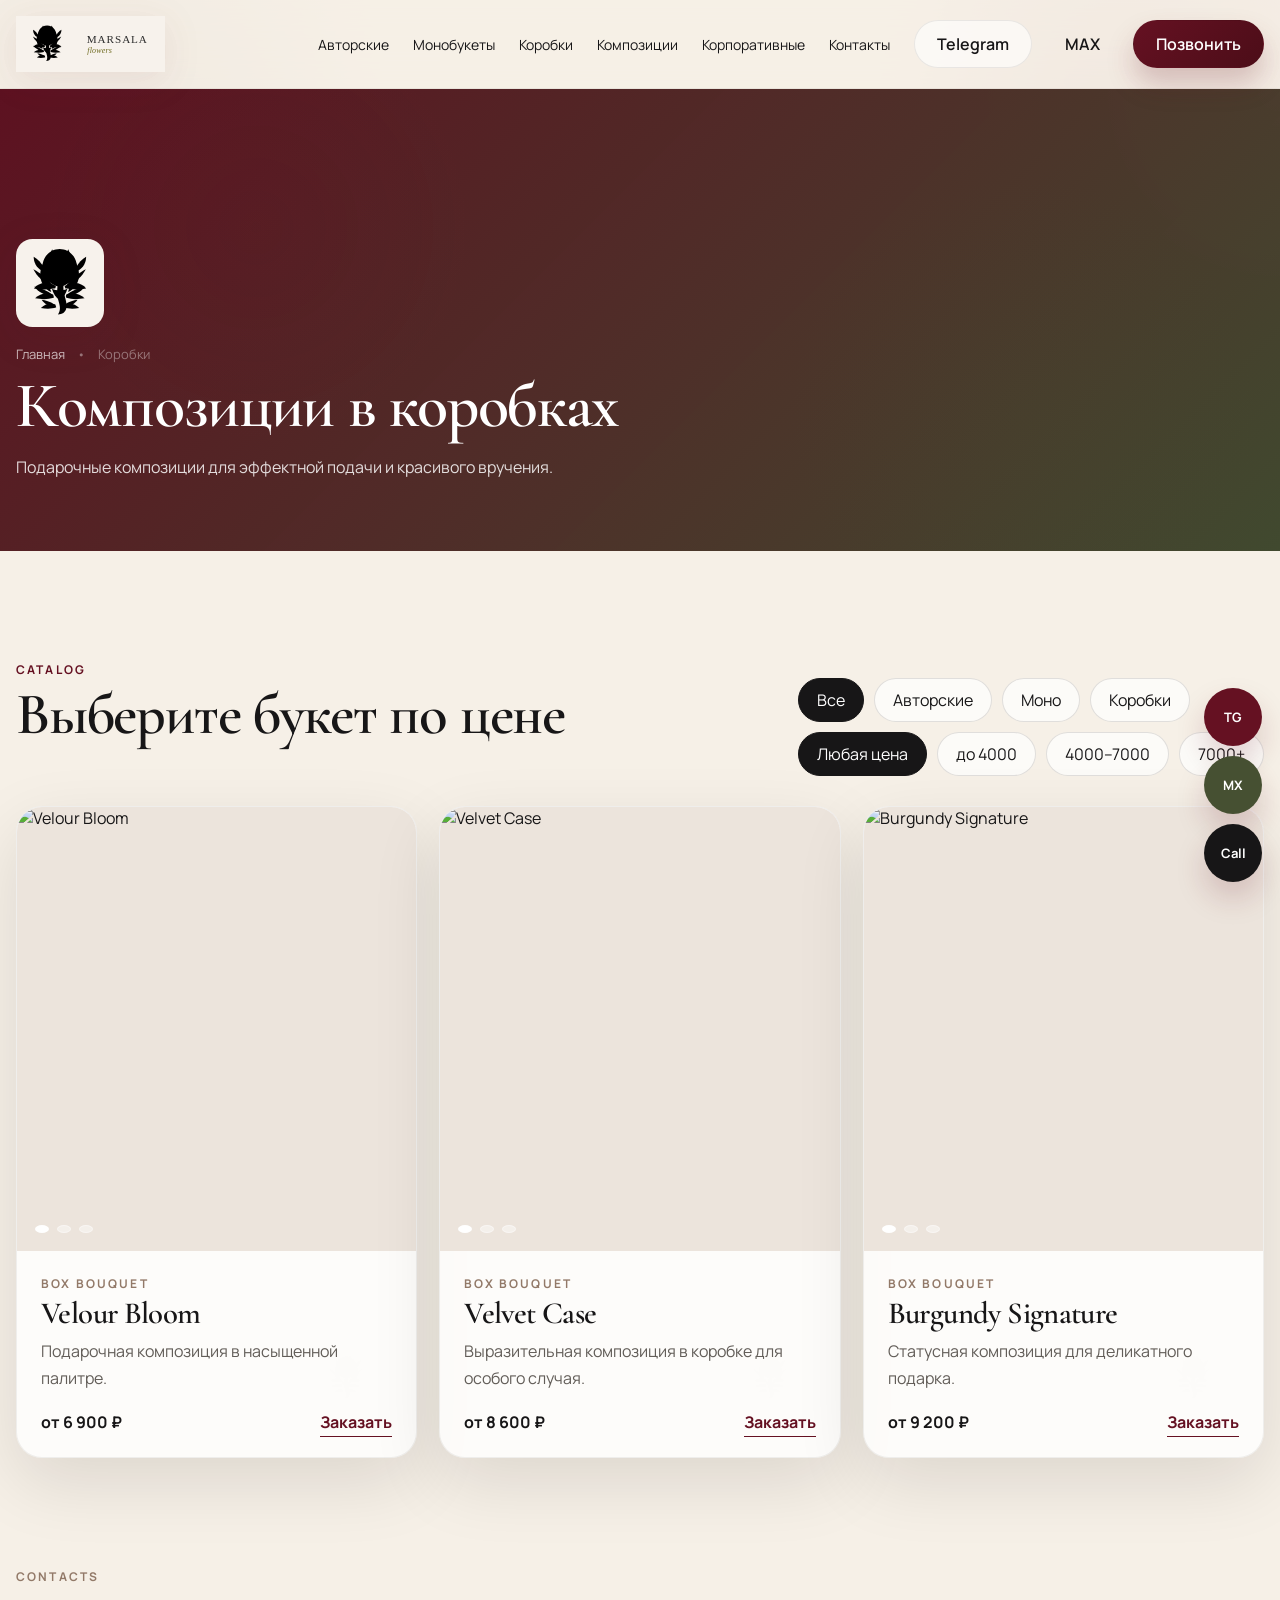
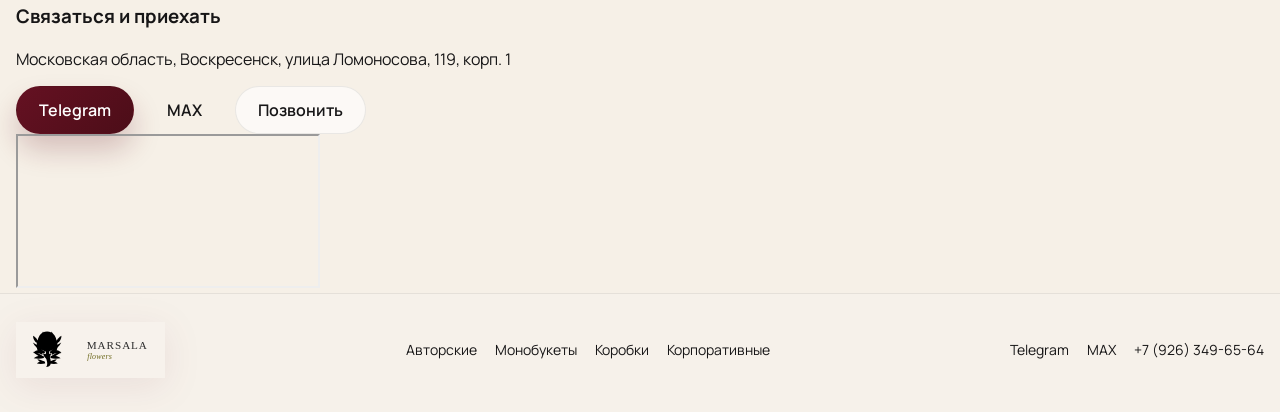
==== box-compositions.html @ 9dd84860 "v16.03" ====
<!DOCTYPE html><html lang="ru"><head><meta charset="UTF-8" /><meta name="viewport" content="width=device-width, initial-scale=1.0" /><title>Композиции в коробках — MARSALA flowers</title><meta name="description" content="Подарочные композиции для эффектной подачи и красивого вручения." /><link rel="preconnect" href="https://fonts.googleapis.com"><link rel="preconnect" href="https://fonts.gstatic.com" crossorigin><link href="https://fonts.googleapis.com/css2?family=Cormorant+Garamond:wght@500;600;700&family=Manrope:wght@400;500;600;700&display=swap" rel="stylesheet"><link rel="icon" type="image/svg+xml" href="brand/favicon.svg" />
  <link rel="stylesheet" href="style.css" /></head><body><div class="page-wrap"><header class="header" id="top"><div class="container header__inner"><a href="index.html" class="logo logo--image" aria-label="MARSALA flowers">
          <img src="brand/logo-horizontal.svg" alt="MARSALA flowers" class="logo__img" />
        </a><nav class="nav" id="nav"><a href="author-bouquets.html">Авторские</a><a href="mono-bouquets.html">Монобукеты</a><a href="box-compositions.html">Коробки</a><a href="compositions.html">Композиции</a><a href="corporate.html">Корпоративные</a><a href="index.html#contacts">Контакты</a></nav><div class="header__actions"><a href="https://t.me/marsalaflower" class="btn btn--ghost">Telegram</a><a href="https://max.ru/" class="btn btn--ghost-olive">MAX</a><a href="tel:+79263496564" class="btn btn--accent">Позвонить</a></div><button class="burger" id="burger" aria-label="Меню"><span></span><span></span><span></span></button></div></header><main><section class="page-hero"><div class="page-hero__monogram page-hero__monogram--one"></div><div class="page-hero__monogram page-hero__monogram--two"></div><div class="container reveal">
          <img src="brand/icon-only.svg" alt="MARSALA flowers" class="page-hero__brandmark" /><div class="page-hero__crumbs"><a href="index.html">Главная</a><span>•</span><span>Коробки</span></div><h1 class="page-hero__title">Композиции в коробках</h1><p class="page-hero__text">Подарочные композиции для эффектной подачи и красивого вручения.</p></div></section><section class="section catalog"><div class="container" data-filter-scope><div class="catalog-top"><div class="section-head section-head--narrow reveal"><p class="section-head__label">catalog</p><h2 class="section-head__title">Выберите букет по цене</h2></div><div class="catalog-filters reveal"><div class="chips"><button class="chip is-active" data-filter-type="all">Все</button><button class="chip" data-filter-type="author">Авторские</button><button class="chip" data-filter-type="mono">Моно</button><button class="chip" data-filter-type="box">Коробки</button></div><div class="chips"><button class="chip is-active" data-filter-price="all">Любая цена</button><button class="chip" data-filter-price="low">до 4000</button><button class="chip" data-filter-price="mid">4000–7000</button><button class="chip" data-filter-price="high">7000+</button></div></div></div><div class="category-grid"><article class="catalog-card reveal" data-category="box" data-price="6900"><div class="catalog-card__gallery"><img class="product-image active" src="https://images.unsplash.com/photo-1508610048659-a06b669e3321?auto=format&fit=crop&w=1200&q=80" alt="Velour Bloom" /><img class="product-image" src="https://images.unsplash.com/photo-1516589091380-5d8e87df6999?auto=format&fit=crop&w=1200&q=80" alt="Velour Bloom" /><img class="product-image" src="https://images.unsplash.com/photo-1518709268805-4e9042af2176?auto=format&fit=crop&w=1200&q=80" alt="Velour Bloom" /><div class="product-dots"></div></div><div class="catalog-card__body"><p class="mini-label">box bouquet</p><h3>Velour Bloom</h3><p class="catalog-card__desc">Подарочная композиция в насыщенной палитре.</p><div class="catalog-card__bottom"><span class="catalog-card__price">от 6 900 ₽</span><a href="https://t.me/marsalaflower" class="text-link">Заказать</a></div></div></article><article class="catalog-card reveal" data-category="box" data-price="8600"><div class="catalog-card__gallery"><img class="product-image active" src="https://images.unsplash.com/photo-1508610048659-a06b669e3321?auto=format&fit=crop&w=1200&q=80" alt="Velvet Case" /><img class="product-image" src="https://images.unsplash.com/photo-1516589091380-5d8e87df6999?auto=format&fit=crop&w=1200&q=80" alt="Velvet Case" /><img class="product-image" src="https://images.unsplash.com/photo-1518709268805-4e9042af2176?auto=format&fit=crop&w=1200&q=80" alt="Velvet Case" /><div class="product-dots"></div></div><div class="catalog-card__body"><p class="mini-label">box bouquet</p><h3>Velvet Case</h3><p class="catalog-card__desc">Выразительная композиция в коробке для особого случая.</p><div class="catalog-card__bottom"><span class="catalog-card__price">от 8 600 ₽</span><a href="https://t.me/marsalaflower" class="text-link">Заказать</a></div></div></article><article class="catalog-card reveal" data-category="box" data-price="9200"><div class="catalog-card__gallery"><img class="product-image active" src="https://images.unsplash.com/photo-1508610048659-a06b669e3321?auto=format&fit=crop&w=1200&q=80" alt="Burgundy Signature" /><img class="product-image" src="https://images.unsplash.com/photo-1516589091380-5d8e87df6999?auto=format&fit=crop&w=1200&q=80" alt="Burgundy Signature" /><img class="product-image" src="https://images.unsplash.com/photo-1518709268805-4e9042af2176?auto=format&fit=crop&w=1200&q=80" alt="Burgundy Signature" /><div class="product-dots"></div></div><div class="catalog-card__body"><p class="mini-label">box bouquet</p><h3>Burgundy Signature</h3><p class="catalog-card__desc">Статусная композиция для деликатного подарка.</p><div class="catalog-card__bottom"><span class="catalog-card__price">от 9 200 ₽</span><a href="https://t.me/marsalaflower" class="text-link">Заказать</a></div></div></article></div></div></section><section class="contact-strip"><div class="container contact-strip__grid"><div class="contact-strip__card reveal"><p class="mini-label">contacts</p><h3>Связаться и приехать</h3><p>Московская область, Воскресенск, улица Ломоносова, 119, корп. 1</p><div class="card-actions"><a href="https://t.me/marsalaflower" class="btn btn--accent">Telegram</a><a href="https://max.ru/" class="btn btn--ghost-olive">MAX</a><a href="tel:+79263496564" class="btn btn--ghost">Позвонить</a></div></div><div class="contact-strip__map reveal"><iframe src="https://yandex.ru/map-widget/v1/?text=%D0%9C%D0%BE%D1%81%D0%BA%D0%BE%D0%B2%D1%81%D0%BA%D0%B0%D1%8F%20%D0%BE%D0%B1%D0%BB%D0%B0%D1%81%D1%82%D1%8C%2C%20%D0%92%D0%BE%D1%81%D0%BA%D1%80%D0%B5%D1%81%D0%B5%D0%BD%D1%81%D0%BA%2C%20%D1%83%D0%BB%D0%B8%D1%86%D0%B0%20%D0%9B%D0%BE%D0%BC%D0%BE%D0%BD%D0%BE%D1%81%D0%BE%D0%B2%D0%B0%2C%20119%2C%20%D0%BA%D0%BE%D1%80%D0%BF.%201&z=17" title="Яндекс карта MARSALA flowers" loading="lazy"></iframe></div></div></section></main><footer class="footer"><div class="container footer__inner"><a href="index.html" class="logo logo--image" aria-label="MARSALA flowers">
          <img src="brand/logo-horizontal.svg" alt="MARSALA flowers" class="logo__img" />
        </a><nav class="footer__nav"><a href="author-bouquets.html">Авторские</a><a href="mono-bouquets.html">Монобукеты</a><a href="box-compositions.html">Коробки</a><a href="corporate.html">Корпоративные</a></nav><div class="footer__links"><a href="https://t.me/marsalaflower">Telegram</a><a href="https://max.ru/">MAX</a><a href="tel:+79263496564">+7 (926) 349-65-64</a></div></div></footer><div class="floating-actions"><a href="https://t.me/marsalaflower">TG</a><a href="https://max.ru/">MX</a><a href="tel:+79263496564">Call</a></div><script src="script.js"></script></div></body></html>
---- style.css ----
:root {
  --milk: #f6f0e7;
  --milk-2: #efe6dc;
  --milk-3: #faf7f2;
  --graphite: #171617;
  --graphite-soft: #625d58;
  --wine: #651122;
  --wine-dark: #4c0d18;
  --olive: #465032;
  --olive-soft: #738062;
  --taupe: #927968;
  --white: #ffffff;
  --line: rgba(23, 22, 23, 0.08);
  --line-light: rgba(255, 255, 255, 0.16);
  --shadow: 0 24px 70px rgba(16, 12, 10, 0.11);
  --radius-xl: 34px;
  --radius-lg: 26px;
  --radius-md: 20px;
  --radius-sm: 14px;
  --container: 1280px;
  --transition: 0.35s ease;
}

* { box-sizing: border-box; }
html { scroll-behavior: smooth; }
body {
  margin: 0;
  font-family: "Manrope", sans-serif;
  color: var(--graphite);
  background:
    radial-gradient(circle at top right, rgba(101, 17, 34, 0.05), transparent 15%),
    radial-gradient(circle at top left, rgba(70, 80, 50, 0.05), transparent 16%),
    var(--milk);
  overflow-x: hidden;
}
img { display: block; max-width: 100%; }
a { text-decoration: none; color: inherit; }
button, input, textarea, select { font: inherit; }
button { cursor: pointer; }
.container { width: min(var(--container), calc(100% - 32px)); margin: 0 auto; }
.page-wrap { position: relative; isolation: isolate; }

.page-wrap::before,
.page-wrap::after {
  content: "";
  position: fixed;
  inset: auto;
  pointer-events: none;
  z-index: -1;
  opacity: .26;
  width: 420px;
  height: 420px;
  background-repeat: no-repeat;
  background-size: contain;
}

.page-wrap::before {
  top: 110px;
  left: -70px;
  background-image: url("data:image/svg+xml;utf8,<svg xmlns='http://www.w3.org/2000/svg' viewBox='0 0 300 300' fill='none'><path d='M162 234c-8-28-10-55 3-82 14-30 43-52 55-81 6-16 6-36-6-49-10-11-30-16-43-7-13 9-18 26-14 40 8 28 40 43 51 69 8 18 2 42-12 55-20 18-48 18-69 9-34-14-61-48-60-86 1-30 21-58 49-68 24-9 56-1 71 20' stroke='%23651122' stroke-width='1.9' stroke-linecap='round'/><path d='M127 177c-26 3-47 20-57 44M175 139c15-10 31-18 48-16M134 101c-17-18-39-28-63-27' stroke='%23465032' stroke-width='1.5' stroke-linecap='round'/></svg>");
}

.page-wrap::after {
  right: -90px;
  bottom: 80px;
  background-image: url("data:image/svg+xml;utf8,<svg xmlns='http://www.w3.org/2000/svg' viewBox='0 0 300 300' fill='none'><path d='M124 234c18-23 30-48 29-78-2-34-23-61-28-92-2-17 2-36 16-46 12-8 32-8 43 3 12 12 13 30 5 43-15 25-50 32-68 54-13 15-15 40-4 56 15 22 42 28 65 24 37-8 70-36 77-73 6-30-8-61-33-78-21-15-54-15-74 1' stroke='%23465032' stroke-width='1.9' stroke-linecap='round'/><path d='M184 173c27-2 51 10 67 31M126 145c-13-13-28-24-45-27M173 102c11-22 30-39 55-46' stroke='%23651122' stroke-width='1.5' stroke-linecap='round'/></svg>");
}

.header {
  position: sticky;
  top: 0;
  z-index: 100;
  backdrop-filter: blur(18px);
  background: rgba(246, 240, 231, 0.76);
  border-bottom: 1px solid rgba(23,22,23,.06);
}
.header__inner {
  min-height: 88px;
  display: flex;
  align-items: center;
  gap: 24px;
}
.logo {
  display: inline-flex;
  align-items: center;
  gap: 12px;
  flex-shrink: 0;
}
.logo__seal {
  width: 50px;
  height: 50px;
  border-radius: 50%;
  display: grid;
  place-items: center;
  background: linear-gradient(135deg, var(--wine), var(--olive));
  color: var(--white);
  font-family: "Cormorant Garamond", serif;
  font-size: 22px;
  font-weight: 700;
  box-shadow: 0 16px 30px rgba(101,17,34,.18);
}
.logo__text { display: flex; flex-direction: column; line-height: 1; }
.logo__text strong { font-size: 15px; font-weight: 700; }
.logo__text small {
  margin-top: 5px;
  font-size: 11px;
  color: var(--graphite-soft);
  text-transform: uppercase;
  letter-spacing: .14em;
}
.nav {
  margin-left: auto;
  display: flex;
  align-items: center;
  gap: 24px;
}
.nav a, .footer__nav a, .footer__links a {
  position: relative;
  font-size: 14px;
  color: var(--graphite);
}
.nav a::after, .footer__nav a::after, .footer__links a::after {
  content: "";
  position: absolute;
  left: 0; bottom: -6px;
  width: 0; height: 1px;
  background: currentColor;
  transition: width var(--transition);
}
.nav a:hover::after, .footer__nav a:hover::after, .footer__links a:hover::after { width: 100%; }
.header__actions { display: flex; gap: 10px; }
.burger {
  display: none;
  width: 44px; height: 44px;
  border-radius: 12px;
  border: 1px solid var(--line);
  background: rgba(255,255,255,.6);
  flex-direction: column; justify-content: center; gap: 4px;
}
.burger span {
  width: 18px; height: 2px; border-radius: 999px;
  background: var(--graphite); display: block; margin: 0 auto;
}
.btn {
  min-height: 48px;
  padding: 0 22px;
  border-radius: 999px;
  border: 1px solid transparent;
  display: inline-flex; align-items: center; justify-content: center;
  transition: transform var(--transition), background var(--transition), box-shadow var(--transition), border-color var(--transition);
  font-weight: 600; white-space: nowrap;
}
.btn:hover { transform: translateY(-2px); }
.btn--accent {
  background: linear-gradient(135deg, var(--wine), var(--wine-dark));
  color: #fff;
  box-shadow: 0 16px 28px rgba(101,17,34,.22);
}
.btn--ghost {
  background: rgba(255,255,255,.62);
  border-color: rgba(23,22,23,.08);
  color: var(--graphite);
}
.btn--glass {
  color: #fff;
  background: rgba(255,255,255,.08);
  border-color: rgba(255,255,255,.16);
  backdrop-filter: blur(10px);
}
.btn--outline {
  background: transparent;
  border-color: rgba(23,22,23,.14);
}
.btn--outline-light {
  background: transparent;
  color: #fff;
  border-color: rgba(255,255,255,.24);
}
.btn--light-solid { background: #fff; color: var(--wine); }
.btn--small { min-height: 40px; padding: 0 16px; font-size: 14px; }
.btn--full { width: 100%; }

.hero {
  position: relative;
  min-height: 100vh;
  display: flex;
  align-items: center;
  color: #fff;
  overflow: hidden;
}
.hero__media { position: absolute; inset: 0; }
.hero__media img {
  width: 100%; height: 100%; object-fit: cover;
  filter: saturate(.95) contrast(1.05);
}
.hero__overlay {
  position: absolute; inset: 0;
  background:
    linear-gradient(100deg, rgba(14,11,12,.88) 0%, rgba(14,11,12,.6) 42%, rgba(14,11,12,.26) 100%),
    linear-gradient(180deg, rgba(101,17,34,.16), rgba(0,0,0,.36));
}
.hero__monogram {
  position: absolute;
  width: 380px; height: 380px;
  opacity: .28;
  background-repeat: no-repeat;
  background-size: contain;
  mix-blend-mode: screen;
}
.hero__monogram--left {
  left: -20px; bottom: 24px;
  background-image: url("data:image/svg+xml;utf8,<svg xmlns='http://www.w3.org/2000/svg' viewBox='0 0 300 300' fill='none'><path d='M162 234c-8-28-10-55 3-82 14-30 43-52 55-81 6-16 6-36-6-49-10-11-30-16-43-7-13 9-18 26-14 40 8 28 40 43 51 69 8 18 2 42-12 55-20 18-48 18-69 9-34-14-61-48-60-86 1-30 21-58 49-68 24-9 56-1 71 20' stroke='white' stroke-width='2.2' stroke-linecap='round'/><path d='M127 177c-26 3-47 20-57 44M175 139c15-10 31-18 48-16M134 101c-17-18-39-28-63-27' stroke='white' stroke-width='1.7' stroke-linecap='round'/></svg>");
}
.hero__monogram--right {
  right: -20px; top: 100px;
  background-image: url("data:image/svg+xml;utf8,<svg xmlns='http://www.w3.org/2000/svg' viewBox='0 0 300 300' fill='none'><path d='M124 234c18-23 30-48 29-78-2-34-23-61-28-92-2-17 2-36 16-46 12-8 32-8 43 3 12 12 13 30 5 43-15 25-50 32-68 54-13 15-15 40-4 56 15 22 42 28 65 24 37-8 70-36 77-73 6-30-8-61-33-78-21-15-54-15-74 1' stroke='white' stroke-width='2.2' stroke-linecap='round'/><path d='M184 173c27-2 51 10 67 31M126 145c-13-13-28-24-45-27M173 102c11-22 30-39 55-46' stroke='white' stroke-width='1.7' stroke-linecap='round'/></svg>");
}
.hero__content {
  position: relative; z-index: 2;
  padding: 132px 0 90px;
  max-width: 900px;
}
.hero__eyebrow, .section-head__label, .mini-label {
  text-transform: uppercase; letter-spacing: .18em; font-size: 12px; font-weight: 700;
}
.hero__eyebrow { margin: 0 0 16px; color: rgba(255,255,255,.82); }
.hero__title, .section-head__title, .signature-card h3, .catalog-card h3, .contact-card h3, .map-card__inner h3, .page-hero__title {
  font-family: "Cormorant Garamond", serif;
  line-height: .92; letter-spacing: -.02em; margin: 0; font-weight: 600;
}
.hero__title { font-size: clamp(4rem, 8vw, 7.6rem); max-width: 760px; }
.hero__title span { display: block; margin-top: 16px; font-size: .42em; line-height: 1.08; color: rgba(255,255,255,.92); }
.hero__text, .section-head__text, .signature-card__desc, .catalog-card__desc, .corporate__text, .review-card p, .map-card__inner p, .contacts-list li, .contact-card label span, .page-hero__text {
  color: var(--graphite-soft); line-height: 1.7;
}
.hero__text { margin: 26px 0 0; max-width: 620px; color: rgba(255,255,255,.85); font-size: 17px; }
.hero__actions { display: flex; flex-wrap: wrap; gap: 12px; margin-top: 30px; }
.hero__meta { margin-top: 34px; display: grid; grid-template-columns: repeat(3, 1fr); gap: 14px; }
.hero-meta-card {
  padding: 18px;
  border-radius: var(--radius-md);
  background: rgba(255,255,255,.08);
  border: 1px solid rgba(255,255,255,.14);
  backdrop-filter: blur(14px);
}
.hero-meta-card span {
  display: block; margin-bottom: 8px;
  color: rgba(255,255,255,.68);
  text-transform: uppercase; letter-spacing: .14em; font-size: 11px;
}
.hero-meta-card strong { font-size: 15px; line-height: 1.45; font-weight: 600; }

.page-hero {
  position: relative;
  padding: 150px 0 70px;
  overflow: hidden;
  background:
    linear-gradient(135deg, rgba(101,17,34,.9), rgba(70,80,50,.88)),
    radial-gradient(circle at right top, rgba(255,255,255,.08), transparent 22%),
    var(--graphite);
  color: #fff;
}
.page-hero__title { font-size: clamp(3rem, 5vw, 5.3rem); max-width: 840px; }
.page-hero__text { margin: 18px 0 0; max-width: 700px; color: rgba(255,255,255,.84); }
.page-hero__crumbs {
  display: flex; gap: 12px; flex-wrap: wrap; align-items: center;
  margin-bottom: 14px; color: rgba(255,255,255,.7); font-size: 13px;
}
.page-hero__crumbs span { opacity: .55; }

.section { position: relative; z-index: 1; padding: 110px 0; }
.section-head { margin-bottom: 34px; max-width: 760px; }
.section-head--narrow { max-width: 560px; }
.section-head__label { margin: 0 0 10px; color: var(--wine); }
.section-head__label--light { color: rgba(255,255,255,.8); }
.section-head__title { font-size: clamp(2.6rem, 4.6vw, 4.8rem); color: var(--graphite); }
.section-head__title--light { color: #fff; }
.section-head__text { margin: 14px 0 0; max-width: 620px; }

.signature { background: linear-gradient(180deg, #fffaf4 0%, #efe5d8 100%); }
.signature-grid { display: grid; grid-template-columns: 1.35fr .85fr .85fr; gap: 22px; align-items: stretch; }
.signature-card, .catalog-card, .review-card, .contact-card, .map-card__inner {
  background: rgba(255,255,255,.78); border: 1px solid rgba(23,22,23,.06); box-shadow: var(--shadow); overflow: hidden;
}
.signature-card, .catalog-card, .review-card, .contact-card { border-radius: var(--radius-lg); }
.signature-card, .catalog-card { transition: transform var(--transition), box-shadow var(--transition); }
.signature-card:hover, .catalog-card:hover { transform: translateY(-6px); box-shadow: 0 28px 80px rgba(16,12,10,.14); }
.signature-card__gallery, .catalog-card__gallery { position: relative; overflow: hidden; background: #ece4dc; }
.signature-card__gallery { aspect-ratio: 1 / 1.08; }
.catalog-card__gallery { aspect-ratio: .9 / 1; }
.product-image {
  position: absolute; inset: 0; width: 100%; height: 100%; object-fit: cover;
  opacity: 0; transition: opacity var(--transition), transform .8s ease;
}
.product-image.active { opacity: 1; }
.signature-card:hover .product-image.active, .catalog-card:hover .product-image.active { transform: scale(1.05); }
.product-dots { position: absolute; left: 18px; bottom: 18px; z-index: 2; display: flex; gap: 8px; }
.product-dot { width: 8px; height: 8px; border-radius: 50%; background: rgba(255,255,255,.44); border: 1px solid rgba(255,255,255,.38); }
.product-dot.active { background: #fff; }
.signature-card__content, .catalog-card__body, .review-card, .contact-card, .map-card__inner { padding: 24px; }
.mini-label { margin: 0 0 8px; color: var(--taupe); }
.signature-card h3 { font-size: clamp(2rem, 3vw, 3.7rem); }
.signature-card__desc { margin: 14px 0 0; max-width: 560px; }
.signature-card__bottom, .catalog-card__bottom { margin-top: 18px; display: flex; justify-content: space-between; gap: 14px; align-items: center; flex-wrap: wrap; }
.signature-card__price, .catalog-card__price { font-weight: 700; color: var(--graphite); }
.card-actions { display: flex; gap: 10px; flex-wrap: wrap; }

.mood-band { padding: 28px 0; background: linear-gradient(135deg, var(--wine), var(--olive)); color: rgba(255,255,255,.86); }
.mood-band__inner { display: flex; align-items: center; justify-content: center; gap: 18px; flex-wrap: wrap; }
.mood-band__inner p { margin: 0; text-transform: uppercase; letter-spacing: .18em; font-size: 12px; font-weight: 700; }
.mood-band__inner span { width: 26px; height: 1px; background: rgba(255,255,255,.32); }

.catalog { background: var(--milk); }
.catalog-top { display: flex; justify-content: space-between; gap: 30px; align-items: end; margin-bottom: 30px; flex-wrap: wrap; }
.catalog-filters { display: flex; flex-direction: column; gap: 10px; }
.chips { display: flex; gap: 10px; flex-wrap: wrap; }
.chip {
  min-height: 44px; padding: 0 18px; border-radius: 999px;
  border: 1px solid rgba(23,22,23,.12); background: rgba(255,255,255,.7); color: var(--graphite);
  transition: var(--transition);
}
.chip.is-active, .chip:hover { background: var(--graphite); border-color: var(--graphite); color: #fff; }
.catalog-grid, .category-grid { display: grid; grid-template-columns: repeat(3, 1fr); gap: 22px; }
.catalog-card h3 { font-size: clamp(1.8rem, 2.4vw, 3rem); }
.catalog-card__desc { margin: 10px 0 0; }
.text-link { position: relative; font-weight: 700; color: var(--wine); }
.text-link::after { content: ""; position: absolute; left: 0; bottom: -4px; width: 100%; height: 1px; background: currentColor; }

.category-links { display: grid; grid-template-columns: repeat(4, 1fr); gap: 18px; }
.category-link {
  min-height: 140px; border-radius: var(--radius-lg); padding: 22px;
  display: flex; flex-direction: column; justify-content: flex-end;
  background:
    linear-gradient(135deg, rgba(101,17,34,.12), rgba(70,80,50,.12)),
    rgba(255,255,255,.76);
  border: 1px solid rgba(23,22,23,.06);
  box-shadow: 0 12px 30px rgba(16,12,10,.05);
  transition: transform var(--transition), box-shadow var(--transition);
}
.category-link:hover { transform: translateY(-5px); box-shadow: var(--shadow); }
.category-link h3 { margin: 0 0 8px; font-family: "Cormorant Garamond", serif; font-size: 2rem; }
.category-link p { margin: 0; color: var(--graphite-soft); font-size: 14px; }

.corporate {
  background: linear-gradient(135deg, rgba(77,13,26,1), rgba(67,72,44,1) 58%, rgba(93,105,46,1));
  color: #fff;
}
.corporate__grid { display: grid; grid-template-columns: 1fr 1fr; gap: 34px; align-items: center; }
.corporate__text { color: rgba(255,255,255,.82); margin: 0 0 18px; }
.corporate__list { list-style: none; margin: 0; padding: 0; display: grid; gap: 12px; }
.corporate__list li { position: relative; padding-left: 22px; color: rgba(255,255,255,.88); }
.corporate__list li::before { content: ""; position: absolute; left: 0; top: .66em; width: 8px; height: 8px; border-radius: 50%; background: #fff; }
.corporate__actions { margin-top: 28px; display: flex; gap: 12px; flex-wrap: wrap; }
.corporate__visual {
  position: relative; min-height: 560px; border-radius: var(--radius-xl); overflow: hidden;
  box-shadow: 0 24px 80px rgba(0,0,0,.2);
}
.corporate__visual img { width: 100%; height: 100%; object-fit: cover; }
.corporate__visual::after {
  content: ""; position: absolute; inset: 0;
  background: linear-gradient(180deg, rgba(0,0,0,.08), rgba(0,0,0,.44));
}
.corporate__visual-card {
  position: absolute; top: 24px; left: 24px; z-index: 2; max-width: 340px; padding: 22px;
  border-radius: var(--radius-md); background: rgba(255,255,255,.1); border: 1px solid rgba(255,255,255,.16); backdrop-filter: blur(12px);
}
.corporate__visual-card span { display: block; margin-bottom: 10px; color: rgba(255,255,255,.72); text-transform: uppercase; letter-spacing: .14em; font-size: 11px; }
.corporate__visual-card strong { line-height: 1.45; font-size: 18px; }

.reviews { background: linear-gradient(180deg, var(--milk) 0%, #fbf8f4 100%); }
.reviews-layout { display: grid; grid-template-columns: .9fr 1.1fr; gap: 22px; }
.reviews-cards { display: grid; gap: 22px; }
.review-card p { margin: 0 0 14px; }
.review-card strong { color: var(--taupe); font-size: 14px; }
.map-card__inner {
  min-height: 100%; border-radius: var(--radius-lg);
  background:
    radial-gradient(circle at top right, rgba(101,17,34,.08), transparent 24%),
    radial-gradient(circle at bottom left, rgba(70,80,50,.08), transparent 24%),
    rgba(255,255,255,.82);
}
.map-card__inner span { display: block; margin-bottom: 10px; color: var(--taupe); text-transform: uppercase; letter-spacing: .16em; font-size: 11px; }
.map-card__inner h3 { font-size: clamp(2rem, 3vw, 3.2rem); max-width: 520px; }
.map-card__inner p { max-width: 520px; margin: 14px 0 22px; }

.contacts { background: var(--milk); }
.contacts__grid { display: grid; grid-template-columns: .95fr 1.05fr; gap: 22px; align-items: stretch; }
.contacts-list { list-style: none; margin: 0 0 26px; padding: 0; display: grid; gap: 12px; }
.contacts__actions { display: flex; gap: 12px; flex-wrap: wrap; }
.contact-card { background: linear-gradient(180deg, rgba(255,255,255,.86), rgba(255,255,255,.78)); border: 1px solid rgba(23,22,23,.08); }
.contact-card h3 { font-size: clamp(2rem, 3vw, 3.2rem); margin-bottom: 18px; }
.contact-card label { display: grid; gap: 8px; margin-bottom: 14px; }
.contact-card input, .contact-card textarea, .contact-card select {
  width: 100%; border-radius: 16px; border: 1px solid rgba(23,22,23,.1);
  background: rgba(255,255,255,.84); padding: 14px 16px; outline: none;
  transition: border-color var(--transition), box-shadow var(--transition);
}
.contact-card input:focus, .contact-card textarea:focus, .contact-card select:focus {
  border-color: rgba(101,17,34,.34); box-shadow: 0 0 0 4px rgba(101,17,34,.06);
}

.footer { padding: 28px 0 34px; border-top: 1px solid rgba(23,22,23,.08); background: rgba(247,242,236,.8); }
.footer__inner { display: flex; justify-content: space-between; align-items: center; gap: 24px; flex-wrap: wrap; }
.footer__nav, .footer__links { display: flex; gap: 18px; flex-wrap: wrap; }

.floating-actions {
  position: fixed; right: 18px; bottom: 18px; z-index: 120;
  display: flex; flex-direction: column; gap: 10px;
}
.floating-actions a {
  width: 58px; height: 58px; border-radius: 50%; display: grid; place-items: center;
  color: #fff; font-size: 13px; font-weight: 700; transition: var(--transition);
  box-shadow: 0 16px 30px rgba(101,17,34,.18);
}
.floating-actions a:nth-child(1) { background: var(--wine); }
.floating-actions a:nth-child(2) { background: var(--olive); }
.floating-actions a:nth-child(3) { background: var(--graphite); }
.floating-actions a:hover { transform: translateY(-3px); }

.reveal { opacity: 0; transform: translateY(34px); transition: opacity .9s ease, transform .9s ease; }
.reveal.is-visible { opacity: 1; transform: translateY(0); }

@media (max-width: 1100px) {
  .hero__meta, .signature-grid, .catalog-grid, .category-grid, .corporate__grid, .reviews-layout, .contacts__grid, .category-links {
    grid-template-columns: 1fr;
  }
  .catalog-top { align-items: start; }
}

@media (max-width: 860px) {
  .nav, .header__actions { display: none; }
  .burger { display: flex; margin-left: auto; }
  .nav.is-open {
    display: flex; position: absolute; top: 84px; left: 16px; right: 16px; padding: 18px;
    border-radius: 20px; background: rgba(247,242,236,.98); border: 1px solid rgba(23,22,23,.06);
    box-shadow: var(--shadow); flex-direction: column; align-items: flex-start; gap: 14px;
  }
  .hero { min-height: auto; }
  .hero__content { padding: 120px 0 84px; }
  .hero__actions, .contacts__actions, .corporate__actions { flex-direction: column; align-items: stretch; }
  .btn { width: 100%; }
  .section { padding: 86px 0; }
  .corporate__visual { min-height: 420px; }
}

@media (max-width: 560px) {
  .container { width: min(var(--container), calc(100% - 20px)); }
  .hero__title, .page-hero__title { font-size: 3.3rem; }
  .section-head__title, .signature-card h3, .catalog-card h3, .contact-card h3, .map-card__inner h3 {
    font-size: 2.5rem;
  }
  .signature-card__content, .catalog-card__body, .review-card, .contact-card, .map-card__inner { padding: 20px; }
  .floating-actions a { width: 52px; height: 52px; font-size: 12px; }
}


.logo--image{gap:0}
.logo__img{
  display:block;
  height:56px;
  width:auto;
  filter: drop-shadow(0 8px 18px rgba(100,17,34,.08));
}
.logo__img--footer{height:52px}
.hero-brandmark{
  width:min(300px,58vw);
  height:auto;
  margin:0 0 24px;
  filter: drop-shadow(0 14px 28px rgba(0,0,0,.20));
}
.hero__watermark{
  position:absolute;
  right:5%;
  bottom:8%;
  width:min(34vw,460px);
  aspect-ratio:1;
  background:url("brand/watermark.svg") center/contain no-repeat;
  opacity:.42;
  mix-blend-mode:screen;
}
.page-hero{position:relative;overflow:hidden}
.page-hero::before{
  content:"";
  position:absolute;
  inset:0;
  background:
    radial-gradient(circle at 20% 30%, rgba(101,17,34,.08), transparent 20%),
    radial-gradient(circle at 80% 70%, rgba(70,80,50,.10), transparent 22%);
  pointer-events:none;
}
.page-hero__brandmark{
  width:88px;
  height:auto;
  margin-bottom:18px;
  filter: drop-shadow(0 10px 20px rgba(100,17,34,.08));
}
.signature-card,
.catalog-card{position:relative}
.signature-card::after,
.catalog-card::after{
  content:"";
  position:absolute;
  right:10px;
  bottom:10px;
  width:120px;
  height:120px;
  background:url("brand/watermark.svg") center/contain no-repeat;
  opacity:.08;
  pointer-events:none;
}
.page-wrap::before{
  background-image:url("brand/pattern-monograms.svg");
  width:560px;
  height:560px;
  opacity:.18;
  left:-120px;
  top:80px;
}
.page-wrap::after{
  background-image:url("brand/pattern-monograms.svg");
  width:520px;
  height:520px;
  opacity:.14;
  right:-120px;
  bottom:20px;
  transform:scaleX(-1) rotate(8deg);
}
body::before{
  content:"";
  position:fixed;
  inset:0;
  pointer-events:none;
  z-index:-2;
  background:
    radial-gradient(circle at 12% 18%, rgba(70,80,50,.10), transparent 18%),
    radial-gradient(circle at 86% 12%, rgba(101,17,34,.10), transparent 16%),
    radial-gradient(circle at 78% 82%, rgba(70,80,50,.08), transparent 16%);
}
@media (max-width:860px){
  .logo__img{height:48px}
  .hero-brandmark{width:min(220px,62vw)}
  .hero__watermark{width:min(56vw,280px);right:2%;bottom:4%;opacity:.28}
  .page-wrap::before,.page-wrap::after{width:340px;height:340px;opacity:.12}
}

.contacts-grid{
display:grid;
grid-template-columns: 1fr 1.4fr;
gap:60px;
align-items:center;
margin-top:40px;
}

.contacts-info h3{
font-family:"Cormorant Garamond", serif;
font-size:34px;
margin-bottom:20px;
}

.contacts-info p{
margin-bottom:16px;
color:var(--graphite-soft);
line-height:1.6;
}

.contacts-buttons{
display:flex;
gap:16px;
margin-top:20px;
}

.contacts-map iframe{
width:100%;
height:420px;
border:0;
border-radius:24px;
box-shadow:var(--shadow);
}

@media (max-width:900px){

.contacts-grid{
grid-template-columns:1fr;
}

.contacts-map iframe{
height:360px;
}

}
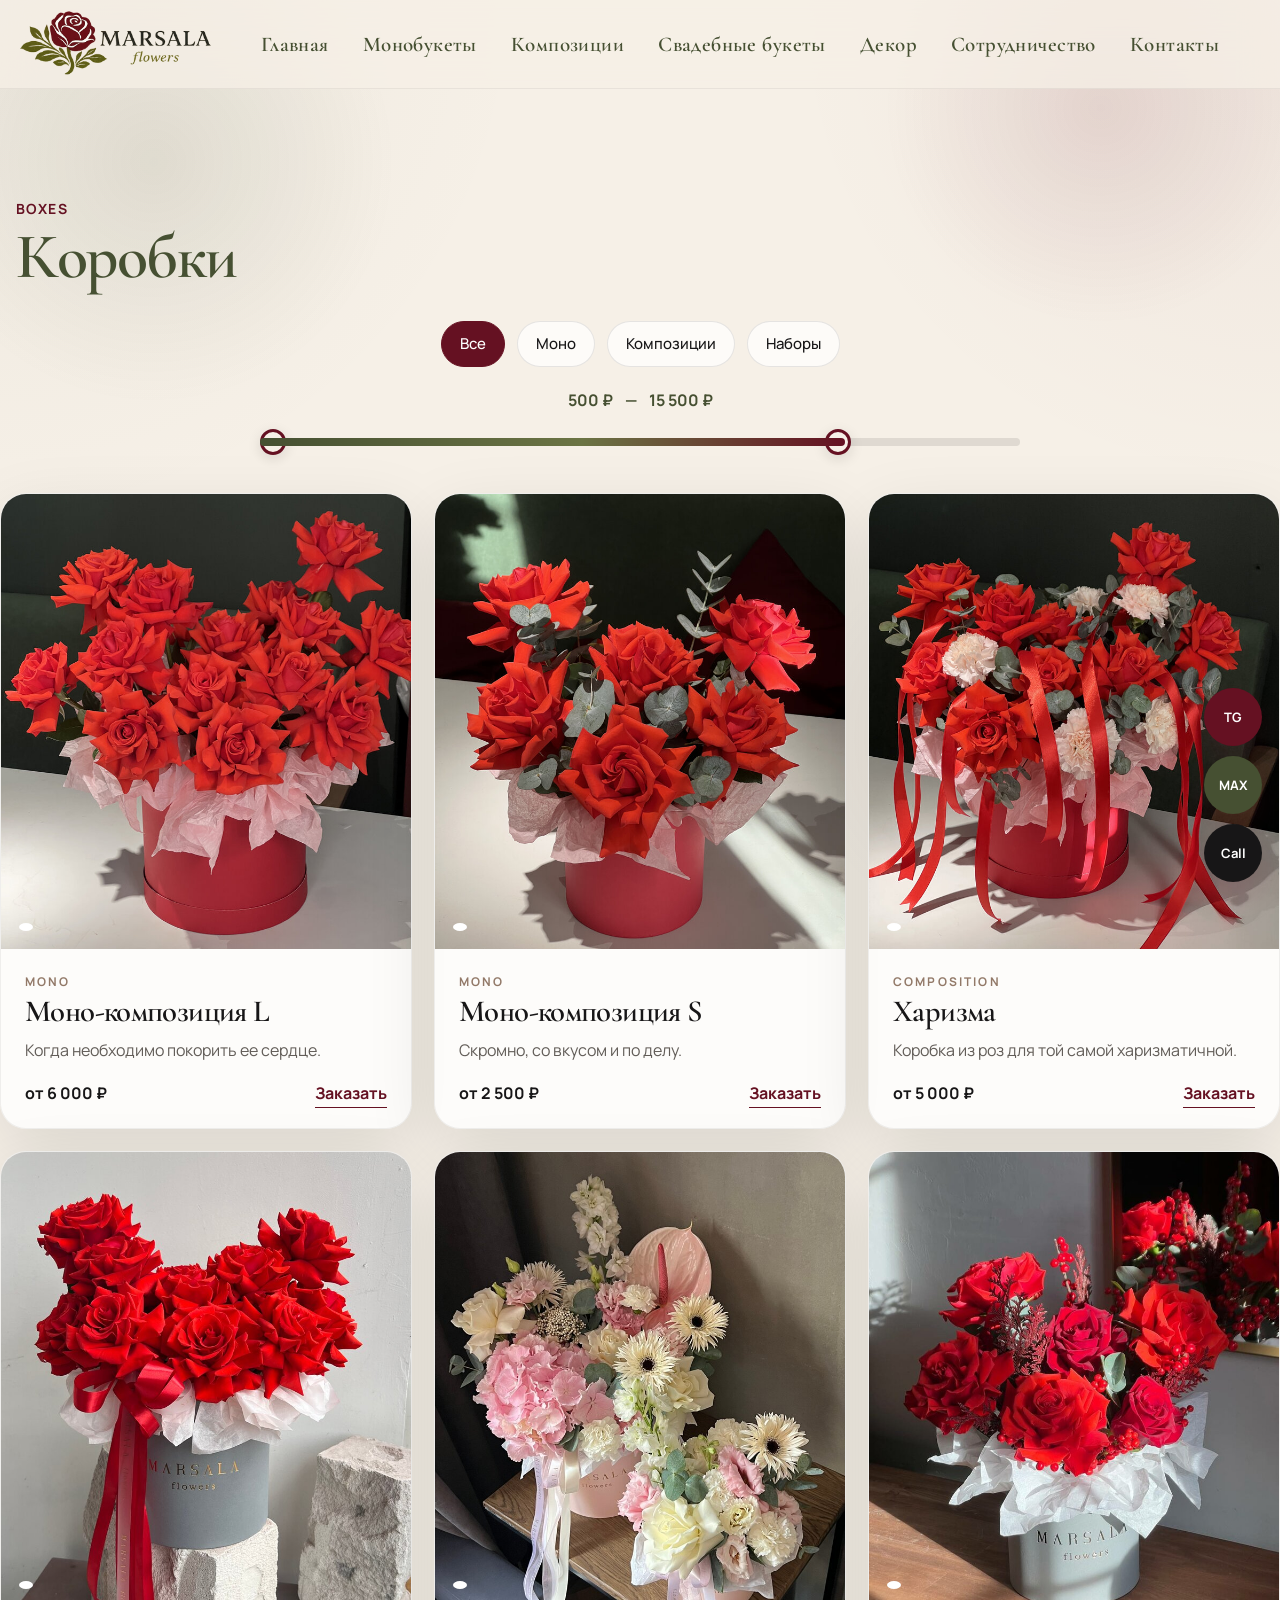
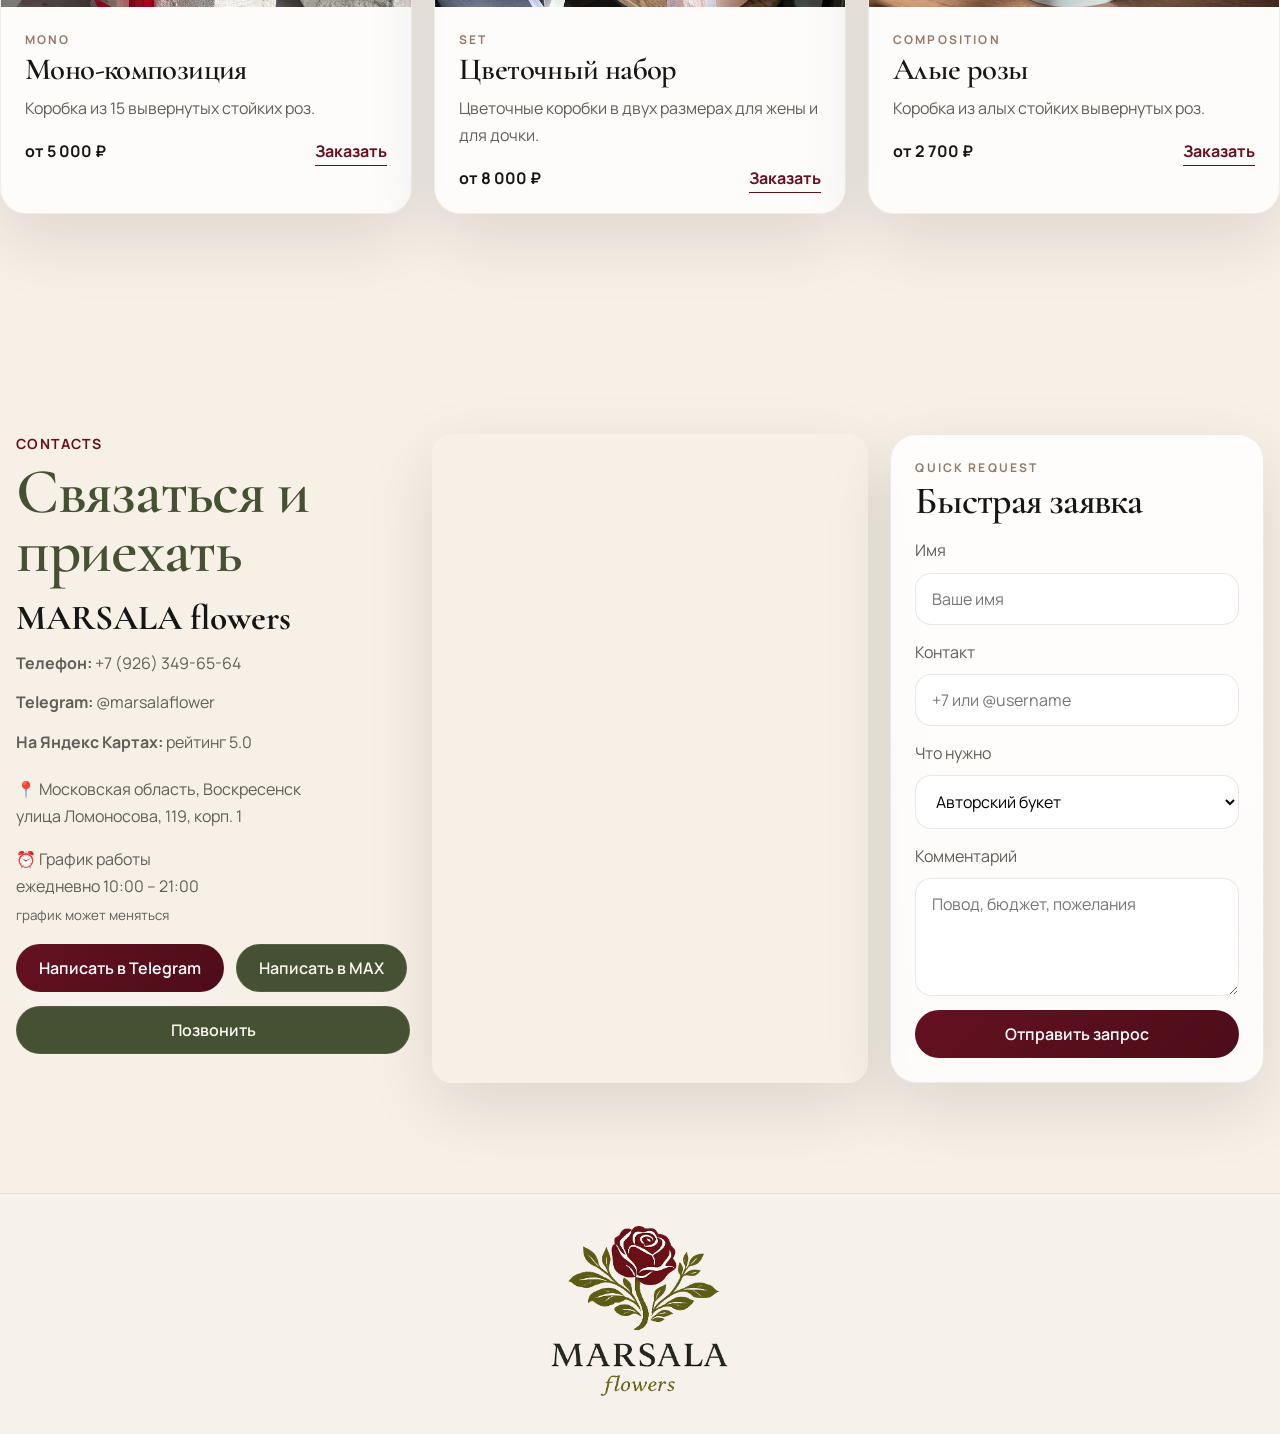
==== commit 562ccc82: "pre-final var" ====
--- a/box-compositions.html
+++ b/box-compositions.html
@@ -1,7 +1,255 @@
-<!DOCTYPE html><html lang="ru"><head><meta charset="UTF-8" /><meta name="viewport" content="width=device-width, initial-scale=1.0" /><title>Композиции в коробках — MARSALA flowers</title><meta name="description" content="Подарочные композиции для эффектной подачи и красивого вручения." /><link rel="preconnect" href="https://fonts.googleapis.com"><link rel="preconnect" href="https://fonts.gstatic.com" crossorigin><link href="https://fonts.googleapis.com/css2?family=Cormorant+Garamond:wght@500;600;700&family=Manrope:wght@400;500;600;700&display=swap" rel="stylesheet"><link rel="icon" type="image/svg+xml" href="brand/favicon.svg" />
-  <link rel="stylesheet" href="style.css" /></head><body><div class="page-wrap"><header class="header" id="top"><div class="container header__inner"><a href="index.html" class="logo logo--image" aria-label="MARSALA flowers">
-          <img src="brand/logo-horizontal.svg" alt="MARSALA flowers" class="logo__img" />
-        </a><nav class="nav" id="nav"><a href="author-bouquets.html">Авторские</a><a href="mono-bouquets.html">Монобукеты</a><a href="box-compositions.html">Коробки</a><a href="compositions.html">Композиции</a><a href="corporate.html">Корпоративные</a><a href="index.html#contacts">Контакты</a></nav><div class="header__actions"><a href="https://t.me/marsalaflower" class="btn btn--ghost">Telegram</a><a href="https://max.ru/" class="btn btn--ghost-olive">MAX</a><a href="tel:+79263496564" class="btn btn--accent">Позвонить</a></div><button class="burger" id="burger" aria-label="Меню"><span></span><span></span><span></span></button></div></header><main><section class="page-hero"><div class="page-hero__monogram page-hero__monogram--one"></div><div class="page-hero__monogram page-hero__monogram--two"></div><div class="container reveal">
-          <img src="brand/icon-only.svg" alt="MARSALA flowers" class="page-hero__brandmark" /><div class="page-hero__crumbs"><a href="index.html">Главная</a><span>•</span><span>Коробки</span></div><h1 class="page-hero__title">Композиции в коробках</h1><p class="page-hero__text">Подарочные композиции для эффектной подачи и красивого вручения.</p></div></section><section class="section catalog"><div class="container" data-filter-scope><div class="catalog-top"><div class="section-head section-head--narrow reveal"><p class="section-head__label">catalog</p><h2 class="section-head__title">Выберите букет по цене</h2></div><div class="catalog-filters reveal"><div class="chips"><button class="chip is-active" data-filter-type="all">Все</button><button class="chip" data-filter-type="author">Авторские</button><button class="chip" data-filter-type="mono">Моно</button><button class="chip" data-filter-type="box">Коробки</button></div><div class="chips"><button class="chip is-active" data-filter-price="all">Любая цена</button><button class="chip" data-filter-price="low">до 4000</button><button class="chip" data-filter-price="mid">4000–7000</button><button class="chip" data-filter-price="high">7000+</button></div></div></div><div class="category-grid"><article class="catalog-card reveal" data-category="box" data-price="6900"><div class="catalog-card__gallery"><img class="product-image active" src="https://images.unsplash.com/photo-1508610048659-a06b669e3321?auto=format&fit=crop&w=1200&q=80" alt="Velour Bloom" /><img class="product-image" src="https://images.unsplash.com/photo-1516589091380-5d8e87df6999?auto=format&fit=crop&w=1200&q=80" alt="Velour Bloom" /><img class="product-image" src="https://images.unsplash.com/photo-1518709268805-4e9042af2176?auto=format&fit=crop&w=1200&q=80" alt="Velour Bloom" /><div class="product-dots"></div></div><div class="catalog-card__body"><p class="mini-label">box bouquet</p><h3>Velour Bloom</h3><p class="catalog-card__desc">Подарочная композиция в насыщенной палитре.</p><div class="catalog-card__bottom"><span class="catalog-card__price">от 6 900 ₽</span><a href="https://t.me/marsalaflower" class="text-link">Заказать</a></div></div></article><article class="catalog-card reveal" data-category="box" data-price="8600"><div class="catalog-card__gallery"><img class="product-image active" src="https://images.unsplash.com/photo-1508610048659-a06b669e3321?auto=format&fit=crop&w=1200&q=80" alt="Velvet Case" /><img class="product-image" src="https://images.unsplash.com/photo-1516589091380-5d8e87df6999?auto=format&fit=crop&w=1200&q=80" alt="Velvet Case" /><img class="product-image" src="https://images.unsplash.com/photo-1518709268805-4e9042af2176?auto=format&fit=crop&w=1200&q=80" alt="Velvet Case" /><div class="product-dots"></div></div><div class="catalog-card__body"><p class="mini-label">box bouquet</p><h3>Velvet Case</h3><p class="catalog-card__desc">Выразительная композиция в коробке для особого случая.</p><div class="catalog-card__bottom"><span class="catalog-card__price">от 8 600 ₽</span><a href="https://t.me/marsalaflower" class="text-link">Заказать</a></div></div></article><article class="catalog-card reveal" data-category="box" data-price="9200"><div class="catalog-card__gallery"><img class="product-image active" src="https://images.unsplash.com/photo-1508610048659-a06b669e3321?auto=format&fit=crop&w=1200&q=80" alt="Burgundy Signature" /><img class="product-image" src="https://images.unsplash.com/photo-1516589091380-5d8e87df6999?auto=format&fit=crop&w=1200&q=80" alt="Burgundy Signature" /><img class="product-image" src="https://images.unsplash.com/photo-1518709268805-4e9042af2176?auto=format&fit=crop&w=1200&q=80" alt="Burgundy Signature" /><div class="product-dots"></div></div><div class="catalog-card__body"><p class="mini-label">box bouquet</p><h3>Burgundy Signature</h3><p class="catalog-card__desc">Статусная композиция для деликатного подарка.</p><div class="catalog-card__bottom"><span class="catalog-card__price">от 9 200 ₽</span><a href="https://t.me/marsalaflower" class="text-link">Заказать</a></div></div></article></div></div></section><section class="contact-strip"><div class="container contact-strip__grid"><div class="contact-strip__card reveal"><p class="mini-label">contacts</p><h3>Связаться и приехать</h3><p>Московская область, Воскресенск, улица Ломоносова, 119, корп. 1</p><div class="card-actions"><a href="https://t.me/marsalaflower" class="btn btn--accent">Telegram</a><a href="https://max.ru/" class="btn btn--ghost-olive">MAX</a><a href="tel:+79263496564" class="btn btn--ghost">Позвонить</a></div></div><div class="contact-strip__map reveal"><iframe src="https://yandex.ru/map-widget/v1/?text=%D0%9C%D0%BE%D1%81%D0%BA%D0%BE%D0%B2%D1%81%D0%BA%D0%B0%D1%8F%20%D0%BE%D0%B1%D0%BB%D0%B0%D1%81%D1%82%D1%8C%2C%20%D0%92%D0%BE%D1%81%D0%BA%D1%80%D0%B5%D1%81%D0%B5%D0%BD%D1%81%D0%BA%2C%20%D1%83%D0%BB%D0%B8%D1%86%D0%B0%20%D0%9B%D0%BE%D0%BC%D0%BE%D0%BD%D0%BE%D1%81%D0%BE%D0%B2%D0%B0%2C%20119%2C%20%D0%BA%D0%BE%D1%80%D0%BF.%201&z=17" title="Яндекс карта MARSALA flowers" loading="lazy"></iframe></div></div></section></main><footer class="footer"><div class="container footer__inner"><a href="index.html" class="logo logo--image" aria-label="MARSALA flowers">
-          <img src="brand/logo-horizontal.svg" alt="MARSALA flowers" class="logo__img" />
-        </a><nav class="footer__nav"><a href="author-bouquets.html">Авторские</a><a href="mono-bouquets.html">Монобукеты</a><a href="box-compositions.html">Коробки</a><a href="corporate.html">Корпоративные</a></nav><div class="footer__links"><a href="https://t.me/marsalaflower">Telegram</a><a href="https://max.ru/">MAX</a><a href="tel:+79263496564">+7 (926) 349-65-64</a></div></div></footer><div class="floating-actions"><a href="https://t.me/marsalaflower">TG</a><a href="https://max.ru/">MX</a><a href="tel:+79263496564">Call</a></div><script src="script.js"></script></div></body></html>+<!DOCTYPE html>
+<html lang="ru">
+<head>
+  <meta charset="UTF-8" />
+  <meta name="viewport" content="width=device-width, initial-scale=1.0" />
+  <title>MARSALA flowers</title>
+  <meta name="description" content="Авторские букеты, монобукеты и композиции MARSALA flowers. Доставка, самовывоз, корпоративные заказы." />
+  <link rel="preconnect" href="https://fonts.googleapis.com">
+  <link rel="preconnect" href="https://fonts.gstatic.com" crossorigin>
+  <link href="https://fonts.googleapis.com/css2?family=Cormorant+Garamond:wght@500;600;700&family=Manrope:wght@400;500;600;700&display=swap" rel="stylesheet">
+  <link rel="icon" type="image/svg+xml" href="img/logo.png" />
+  <link rel="stylesheet" href="style.css" />
+</head>
+  <body>
+    <div class="page-wrap">
+        <header class="header" id="top">
+            <div class="container header__inner">
+                <a href="index.html" class="logo logo--image" aria-label="MARSALA flowers">
+                <img src="img/logo_h.png" alt="MARSALA flowers" class="logo__img" />
+                </a>
+
+                <nav class="nav" id="nav">
+                <a href="index.html">Главная</a>
+                <a href="mono-bouquets.html">Монобукеты</a>
+                <a href="compositions.html">Композиции</a>
+                <a href="wedding-bouqets.html">Свадебные букеты</a>
+                <a href="decor.html">Декор</a>
+                <a href="index.html#corporate">Сотрудничество</a>
+                <a href="#contacts">Контакты</a>
+                </nav>
+
+                <button class="burger" id="burger" aria-label="Меню">
+                <span></span><span></span><span></span>
+                </button>
+            </div>
+        </header>
+        <main>
+        <section class="section catalog">
+          <div class="container">
+          <div class="section-head">
+            <p class="section-head__label">boxes</p>
+            <h2 class="section-head__title">Коробки</h2>
+          </div>
+          <div class="quick-choice__filters">
+            <div class="quick-choice__tabs">
+                <button class="quick-choice__tab is-active" data-filter="all">Все</button>
+                <button class="quick-choice__tab" data-filter="mono">Моно</button>
+                <button class="quick-choice__tab" data-filter="composition">Композиции</button>
+                <button class="quick-choice__tab" data-filter="set">Наборы</button>
+            </div>
+            <div class="quick-choice__price-range">
+                <div class="quick-choice__price-values">
+                <span id="priceMinValue">500 ₽</span>
+                <span>—</span>
+                <span id="priceMaxValue">15 500 ₽</span>
+                </div>
+            <div class="quick-choice__slider">
+            <div class="quick-choice__track"></div>
+            <div class="quick-choice__range" id="priceRangeFill"></div>
+            <input type="range" min="500" max="20000" value="2000" id="priceMin" class="quick-choice__input">
+            <input type="range" min="500" max="20000" value="15500" id="priceMax" class="quick-choice__input">
+            </div>
+        </div>
+        </div>
+    </div>
+            <div class="catalog-grid" id="catalogGrid">
+            <article class="catalog-card reveal" data-category="mono" data-price="6000">
+              <div class="catalog-card__gallery">
+                <img class="product-image active" src="img/box/mono_L.jpg" alt="mono" />
+                <div class="product-dots"></div>
+              </div>
+              <div class="catalog-card__body">
+                <p class="mini-label">mono</p>
+                <h3>Моно-композиция L</h3>
+                <p class="catalog-card__desc">Когда необходимо покорить ее сердце.</p>
+                <div class="catalog-card__bottom">
+                  <span class="catalog-card__price">от 6 000 ₽</span>
+                  <a href="https://t.me/marsalaflower" class="text-link">Заказать</a>
+                </div>
+              </div>
+            </article>
+
+            <article class="catalog-card reveal" data-category="mono" data-price="2500">
+              <div class="catalog-card__gallery">
+                <img class="product-image active" src="img/box/mono_S.jpg" alt="mono" />
+                <div class="product-dots"></div>
+              </div>
+              <div class="catalog-card__body">
+                <p class="mini-label">mono</p>
+                <h3>Моно-композиция S</h3>
+                <p class="catalog-card__desc">Скромно, со вкусом и по делу.</p>
+                <div class="catalog-card__bottom">
+                  <span class="catalog-card__price">от 2 500 ₽</span>
+                  <a href="https://t.me/marsalaflower" class="text-link">Заказать</a>
+                </div>
+              </div>
+            </article>
+
+            <article class="catalog-card reveal" data-category="composition" data-price="5000">
+              <div class="catalog-card__gallery">
+                <img class="product-image active" src="img/box/XXL.jpg" alt="mono" />
+                <div class="product-dots"></div>
+              </div>
+              <div class="catalog-card__body">
+                <p class="mini-label">composition</p>
+                <h3>Харизма</h3>
+                <p class="catalog-card__desc">Коробка из роз для той самой харизматичной.</p>
+                <div class="catalog-card__bottom">
+                  <span class="catalog-card__price">от 5 000 ₽</span>
+                  <a href="https://t.me/marsalaflower" class="text-link">Заказать</a>
+                </div>
+              </div>
+            </article>
+
+            <article class="catalog-card reveal" data-category="mono" data-price="5000">
+              <div class="catalog-card__gallery">
+                <img class="product-image active" src="img/box/roses.jpg" alt="mono" />
+                <div class="product-dots"></div>
+              </div>
+              <div class="catalog-card__body">
+                <p class="mini-label">mono</p>
+                <h3>Моно-композиция</h3>
+                <p class="catalog-card__desc">Коробка из 15 вывернутых стойких роз.</p>
+                <div class="catalog-card__bottom">
+                  <span class="catalog-card__price">от 5 000 ₽</span>
+                  <a href="https://t.me/marsalaflower" class="text-link">Заказать</a>
+                </div>
+              </div>
+            </article>
+
+            <article class="catalog-card reveal" data-category="set" data-price="8000">
+              <div class="catalog-card__gallery">
+                <img class="product-image active" src="img/box/nabor.jpg" alt="set" />
+                <div class="product-dots"></div>
+              </div>
+              <div class="catalog-card__body">
+                <p class="mini-label">set</p>
+                <h3>Цветочный набор</h3>
+                <p class="catalog-card__desc">Цветочные коробки в двух размерах для жены и для дочки.</p>
+                <div class="catalog-card__bottom">
+                  <span class="catalog-card__price">от 8 000 ₽</span>
+                  <a href="https://t.me/marsalaflower" class="text-link">Заказать</a>
+                </div>
+              </div>
+            </article>
+
+            <article class="catalog-card reveal" data-category="composition" data-price="2700">
+              <div class="catalog-card__gallery">
+                <img class="product-image active" src="img/box/alie_rosi.jpg" alt="composition" />
+                <div class="product-dots"></div>
+              </div>
+              <div class="catalog-card__body">
+                <p class="mini-label">composition</p>
+                <h3>Алые розы</h3>
+                <p class="catalog-card__desc">Коробка из алых стойких вывернутых роз.</p>
+                <div class="catalog-card__bottom">
+                  <span class="catalog-card__price">от 2 700 ₽</span>
+                  <a href="https://t.me/marsalaflower" class="text-link">Заказать</a>
+                </div>
+              </div>
+            </article>
+
+          </div>
+        </div>
+    </section>
+
+
+          <section class="section contacts" id="contacts">
+        <div class="container contacts__grid">
+          <div class="contacts__copy reveal">
+            <p class="section-head__label">contacts</p>
+            <h2 class="section-head__title">Связаться и приехать</h2>
+            <h3>MARSALA flowers</h3>
+            <ul class="contacts-list">
+              <li><strong>Телефон:</strong> +7 (926) 349-65-64</li>
+              <li><strong>Telegram:</strong> @marsalaflower</li>
+              <li><strong>На Яндекс Картах:</strong> рейтинг 5.0</li>
+            </ul>
+                  <div class="contacts-info">
+                    <p>
+                      📍 Московская область, Воскресенск<br>
+                      улица Ломоносова, 119, корп. 1
+                    </p>
+                    <p>
+                      ⏰ График работы<br>
+                      ежедневно 10:00 – 21:00<br>
+                      <small>график может меняться</small>
+                    </p>
+                  </div>
+            <div class="contacts__actions">
+              <div class="contacts-buttons">
+                <a href="https://t.me/marsalaflower" class="btn btn--accent">Написать в Telegram</a>
+                <a href="https://max.ru/" class="btn btn--ghost">Написать в MAX</a>
+              </div>
+              <a href="tel:+79263496564" class="btn btn--ghost">Позвонить</a>
+            </div>
+          </div>
+          <div class="contacts-map">
+            <iframe
+              src="https://yandex.ru/map-widget/v1/?ll=38.720020%2C55.318401&mode=search&oid=48468776814&ol=biz&z=16"
+              width="100%"
+              height="420"
+              frameborder="0"
+              allowfullscreen="true"
+              style="border-radius:20px;">
+            </iframe>
+          </div>
+          <form class="contact-card reveal">
+            <p class="mini-label">quick request</p>
+            <h3>Быстрая заявка</h3>
+            <label>
+              <span>Имя</span>
+              <input type="text" placeholder="Ваше имя" />
+            </label>
+            <label>
+              <span>Контакт</span>
+              <input type="text" placeholder="+7 или @username" />
+            </label>
+            <label>
+              <span>Что нужно</span>
+              <select>
+                <option>Авторский букет</option>
+                <option>Монобукет</option>
+                <option>Композиция в коробке</option>
+                <option>Корпоративный заказ</option>
+              </select>
+            </label>
+            <label>
+              <span>Комментарий</span>
+              <textarea rows="4" placeholder="Повод, бюджет, пожелания"></textarea>
+            </label>
+            <button type="button" class="btn btn--accent btn--full">Отправить запрос</button>
+          </form>
+        </div>
+      </section>
+    </main>
+
+    <footer class="footer">
+      <div class="container footer__inner">
+        <a href="index.html" class="logo logo--image" aria-label="MARSALA flowers">
+          <img src="img/logo.png" alt="MARSALA flowers" class="logo__img" />
+        </a>
+      </div>
+    </footer>
+
+    <div class="floating-actions">
+      <a href="https://t.me/marsalaflower">TG</a>
+      <a href="https://max.ru">MAX</a>
+      <a href="tel:+79263496564">Call</a>
+    </div>
+  </div>
+
+        <script src="script.js"></script>
+    </body>
+</html>
--- a/style.css
+++ b/style.css
@@ -21,8 +21,14 @@
   --transition: 0.35s ease;
 }
 
-* { box-sizing: border-box; }
-html { scroll-behavior: smooth; }
+* {
+  box-sizing: border-box;
+}
+
+html {
+  scroll-behavior: smooth;
+}
+
 body {
   margin: 0;
   font-family: "Manrope", sans-serif;
@@ -33,38 +39,80 @@
     var(--milk);
   overflow-x: hidden;
 }
-img { display: block; max-width: 100%; }
-a { text-decoration: none; color: inherit; }
-button, input, textarea, select { font: inherit; }
-button { cursor: pointer; }
-.container { width: min(var(--container), calc(100% - 32px)); margin: 0 auto; }
-.page-wrap { position: relative; isolation: isolate; }
+
+img {
+  display: block;
+  max-width: 100%;
+}
+
+a {
+  color: inherit;
+  text-decoration: none;
+}
+
+button,
+input,
+textarea,
+select {
+  font: inherit;
+}
+
+button {
+  cursor: pointer;
+}
+
+.container {
+  width: min(var(--container), calc(100% - 32px));
+  margin: 0 auto;
+}
+
+.page-wrap {
+  position: relative;
+  isolation: isolate;
+}
 
 .page-wrap::before,
 .page-wrap::after {
   content: "";
   position: fixed;
-  inset: auto;
   pointer-events: none;
   z-index: -1;
-  opacity: .26;
-  width: 420px;
-  height: 420px;
   background-repeat: no-repeat;
   background-size: contain;
 }
 
 .page-wrap::before {
   top: 110px;
-  left: -70px;
-  background-image: url("data:image/svg+xml;utf8,<svg xmlns='http://www.w3.org/2000/svg' viewBox='0 0 300 300' fill='none'><path d='M162 234c-8-28-10-55 3-82 14-30 43-52 55-81 6-16 6-36-6-49-10-11-30-16-43-7-13 9-18 26-14 40 8 28 40 43 51 69 8 18 2 42-12 55-20 18-48 18-69 9-34-14-61-48-60-86 1-30 21-58 49-68 24-9 56-1 71 20' stroke='%23651122' stroke-width='1.9' stroke-linecap='round'/><path d='M127 177c-26 3-47 20-57 44M175 139c15-10 31-18 48-16M134 101c-17-18-39-28-63-27' stroke='%23465032' stroke-width='1.5' stroke-linecap='round'/></svg>");
+  left: -120px;
+  width: 560px;
+  height: 560px;
+  opacity: 0.18;
+  background-image: url("brand/pattern-monograms.svg");
 }
 
 .page-wrap::after {
-  right: -90px;
-  bottom: 80px;
-  background-image: url("data:image/svg+xml;utf8,<svg xmlns='http://www.w3.org/2000/svg' viewBox='0 0 300 300' fill='none'><path d='M124 234c18-23 30-48 29-78-2-34-23-61-28-92-2-17 2-36 16-46 12-8 32-8 43 3 12 12 13 30 5 43-15 25-50 32-68 54-13 15-15 40-4 56 15 22 42 28 65 24 37-8 70-36 77-73 6-30-8-61-33-78-21-15-54-15-74 1' stroke='%23465032' stroke-width='1.9' stroke-linecap='round'/><path d='M184 173c27-2 51 10 67 31M126 145c-13-13-28-24-45-27M173 102c11-22 30-39 55-46' stroke='%23651122' stroke-width='1.5' stroke-linecap='round'/></svg>");
-}
+  right: -120px;
+  bottom: 20px;
+  width: 520px;
+  height: 520px;
+  opacity: 0.14;
+  transform: scaleX(-1) rotate(8deg);
+  background-image: url("brand/pattern-monograms.svg");
+}
+
+body::before {
+  content: "";
+  position: fixed;
+  inset: 0;
+  pointer-events: none;
+  z-index: -2;
+  background:
+    radial-gradient(circle at 12% 18%, rgba(70, 80, 50, 0.10), transparent 18%),
+    radial-gradient(circle at 86% 12%, rgba(101, 17, 34, 0.10), transparent 16%),
+    radial-gradient(circle at 78% 82%, rgba(70, 80, 50, 0.08), transparent 16%);
+}
+
+/* Header */
 
 .header {
   position: sticky;
@@ -72,113 +120,177 @@
   z-index: 100;
   backdrop-filter: blur(18px);
   background: rgba(246, 240, 231, 0.76);
-  border-bottom: 1px solid rgba(23,22,23,.06);
-}
+  border-bottom: 1px solid rgba(23, 22, 23, 0.06);
+}
+
 .header__inner {
   min-height: 88px;
-  display: flex;
+  display: grid;
+  justify-content: space-between;
+  grid-template-columns: auto 1fr auto;
   align-items: center;
   gap: 24px;
 }
+
 .logo {
   display: inline-flex;
   align-items: center;
-  gap: 12px;
-  flex-shrink: 0;
-}
-.logo__seal {
-  width: 50px;
-  height: 50px;
-  border-radius: 50%;
-  display: grid;
-  place-items: center;
-  background: linear-gradient(135deg, var(--wine), var(--olive));
-  color: var(--white);
+  flex-shrink: 0;  /* Не сжимаем логотип */
+  max-width: 200px; /* Максимальная ширина логотипа */
+  min-width: 180px; /* Устанавливаем минимальную ширину */
+  width: auto; /* Ширина будет зависеть от содержимого */
+}
+
+.logo__img {
+  max-width: 100%;
+  height: auto;
+}
+
+.logo--image {
+  gap: 0;
+}
+
+.nav {
+  display: flex;
+  align-items: center;
+  justify-content: center;
+  gap: 34px;
+}
+
+.nav a,
+.footer__nav a,
+.footer__links a {
+  position: relative;
   font-family: "Cormorant Garamond", serif;
-  font-size: 22px;
-  font-weight: 700;
-  box-shadow: 0 16px 30px rgba(101,17,34,.18);
-}
-.logo__text { display: flex; flex-direction: column; line-height: 1; }
-.logo__text strong { font-size: 15px; font-weight: 700; }
-.logo__text small {
-  margin-top: 5px;
-  font-size: 11px;
-  color: var(--graphite-soft);
-  text-transform: uppercase;
-  letter-spacing: .14em;
-}
-.nav {
-  margin-left: auto;
-  display: flex;
-  align-items: center;
-  gap: 24px;
-}
-.nav a, .footer__nav a, .footer__links a {
-  position: relative;
-  font-size: 14px;
-  color: var(--graphite);
-}
-.nav a::after, .footer__nav a::after, .footer__links a::after {
+  font-size: 21px;
+  font-weight: 600;
+  letter-spacing: 0.02em;
+  color: var(--olive);
+  transition: color var(--transition);
+}
+
+.nav a:hover,
+.footer__nav a:hover,
+.footer__links a:hover {
+  color: var(--wine);
+}
+
+.nav a::after,
+.footer__nav a::after,
+.footer__links a::after {
   content: "";
   position: absolute;
-  left: 0; bottom: -6px;
-  width: 0; height: 1px;
+  left: 0;
+  bottom: -6px;
+  width: 0;
+  height: 1px;
   background: currentColor;
   transition: width var(--transition);
 }
-.nav a:hover::after, .footer__nav a:hover::after, .footer__links a:hover::after { width: 100%; }
-.header__actions { display: flex; gap: 10px; }
+
+.nav a:hover::after,
+.footer__nav a:hover::after,
+.footer__links a:hover::after {
+  width: 100%;
+}
+
+.header__actions {
+  display: flex;
+  gap: 10px;
+}
+
 .burger {
   display: none;
-  width: 44px; height: 44px;
+  width: 44px;
+  height: 44px;
   border-radius: 12px;
   border: 1px solid var(--line);
-  background: rgba(255,255,255,.6);
-  flex-direction: column; justify-content: center; gap: 4px;
-}
+  background: rgba(255, 255, 255, 0.6);
+  flex-direction: column;
+  justify-content: center;
+  gap: 4px;
+  padding: 0;
+}
+
 .burger span {
-  width: 18px; height: 2px; border-radius: 999px;
-  background: var(--graphite); display: block; margin: 0 auto;
-}
+  width: 18px;
+  height: 2px;
+  border-radius: 999px;
+  background: var(--graphite);
+  display: block;
+  margin: 0 auto;
+}
+
+/* Buttons */
+
 .btn {
   min-height: 48px;
   padding: 0 22px;
   border-radius: 999px;
   border: 1px solid transparent;
-  display: inline-flex; align-items: center; justify-content: center;
-  transition: transform var(--transition), background var(--transition), box-shadow var(--transition), border-color var(--transition);
-  font-weight: 600; white-space: nowrap;
-}
-.btn:hover { transform: translateY(-2px); }
+  display: inline-flex;
+  align-items: center;
+  justify-content: center;
+  transition:
+    transform var(--transition),
+    background var(--transition),
+    box-shadow var(--transition),
+    border-color var(--transition),
+    color var(--transition);
+  font-weight: 600;
+  white-space: nowrap;
+}
+
+.btn:hover {
+  transform: translateY(-2px);
+}
+
 .btn--accent {
   background: linear-gradient(135deg, var(--wine), var(--wine-dark));
   color: #fff;
-  box-shadow: 0 16px 28px rgba(101,17,34,.22);
-}
+  box-shadow: 0 16px 28px rgba(255, 255, 255, 0.22);
+}
+
 .btn--ghost {
-  background: rgba(255,255,255,.62);
-  border-color: rgba(23,22,23,.08);
-  color: var(--graphite);
-}
+  background: #465032;
+  border-color: rgba(255, 255, 255, 0.08);
+  color: var(--milk-3);
+}
+
 .btn--glass {
   color: #fff;
-  background: rgba(255,255,255,.08);
-  border-color: rgba(255,255,255,.16);
+  background: rgba(255, 255, 255, 0.08);
+  border-color: rgba(255, 255, 255, 0.16);
   backdrop-filter: blur(10px);
 }
+
 .btn--outline {
   background: transparent;
-  border-color: rgba(23,22,23,.14);
-}
+  border-color: rgba(23, 22, 23, 0.14);
+}
+
 .btn--outline-light {
   background: transparent;
   color: #fff;
-  border-color: rgba(255,255,255,.24);
-}
-.btn--light-solid { background: #fff; color: var(--wine); }
-.btn--small { min-height: 40px; padding: 0 16px; font-size: 14px; }
-.btn--full { width: 100%; }
+  border-color: rgba(255, 255, 255, 0.24);
+}
+
+.btn--light-solid {
+  background: #fff;
+  color: var(--wine);
+}
+
+.btn--small {
+  min-height: 40px;
+  padding: 0 16px;
+  font-size: 14px;
+}
+
+.btn--full {
+  width: 100%;
+}
+
+/* Hero */
 
 .hero {
   position: relative;
@@ -188,403 +300,1299 @@
   color: #fff;
   overflow: hidden;
 }
-.hero__media { position: absolute; inset: 0; }
+
+.hero__media {
+  position: absolute;
+  inset: 0;
+}
+
 .hero__media img {
-  width: 100%; height: 100%; object-fit: cover;
-  filter: saturate(.95) contrast(1.05);
-}
+  width: 100%;
+  height: 100%;
+  object-fit: cover;
+  filter: saturate(0.95) contrast(1.05);
+}
+
 .hero__overlay {
-  position: absolute; inset: 0;
+  position: absolute;
+  inset: 0;
   background:
-    linear-gradient(100deg, rgba(14,11,12,.88) 0%, rgba(14,11,12,.6) 42%, rgba(14,11,12,.26) 100%),
-    linear-gradient(180deg, rgba(101,17,34,.16), rgba(0,0,0,.36));
-}
-.hero__monogram {
+    linear-gradient(100deg, rgba(14, 11, 12, 0.88) 0%, rgba(14, 11, 12, 0.60) 42%, rgba(14, 11, 12, 0.26) 100%),
+    linear-gradient(180deg, rgba(101, 17, 34, 0.16), rgba(0, 0, 0, 0.36));
+}
+
+/* .hero__monogram {
   position: absolute;
-  width: 380px; height: 380px;
-  opacity: .28;
+  width: 380px;
+  height: 380px;
+  opacity: 0.28;
   background-repeat: no-repeat;
   background-size: contain;
   mix-blend-mode: screen;
 }
+
 .hero__monogram--left {
-  left: -20px; bottom: 24px;
+  left: -20px;
+  bottom: 24px;
   background-image: url("data:image/svg+xml;utf8,<svg xmlns='http://www.w3.org/2000/svg' viewBox='0 0 300 300' fill='none'><path d='M162 234c-8-28-10-55 3-82 14-30 43-52 55-81 6-16 6-36-6-49-10-11-30-16-43-7-13 9-18 26-14 40 8 28 40 43 51 69 8 18 2 42-12 55-20 18-48 18-69 9-34-14-61-48-60-86 1-30 21-58 49-68 24-9 56-1 71 20' stroke='white' stroke-width='2.2' stroke-linecap='round'/><path d='M127 177c-26 3-47 20-57 44M175 139c15-10 31-18 48-16M134 101c-17-18-39-28-63-27' stroke='white' stroke-width='1.7' stroke-linecap='round'/></svg>");
 }
+
 .hero__monogram--right {
-  right: -20px; top: 100px;
+  right: -20px;
+  top: 100px;
   background-image: url("data:image/svg+xml;utf8,<svg xmlns='http://www.w3.org/2000/svg' viewBox='0 0 300 300' fill='none'><path d='M124 234c18-23 30-48 29-78-2-34-23-61-28-92-2-17 2-36 16-46 12-8 32-8 43 3 12 12 13 30 5 43-15 25-50 32-68 54-13 15-15 40-4 56 15 22 42 28 65 24 37-8 70-36 77-73 6-30-8-61-33-78-21-15-54-15-74 1' stroke='white' stroke-width='2.2' stroke-linecap='round'/><path d='M184 173c27-2 51 10 67 31M126 145c-13-13-28-24-45-27M173 102c11-22 30-39 55-46' stroke='white' stroke-width='1.7' stroke-linecap='round'/></svg>");
 }
+
+.hero__watermark {
+  position: absolute;
+  right: 5%;
+  bottom: 8%;
+  width: min(34vw, 460px);
+  aspect-ratio: 1;
+  background: url("brand/watermark.svg") center/contain no-repeat;
+  opacity: 0.42;
+  mix-blend-mode: screen;
+} */
+
 .hero__content {
-  position: relative; z-index: 2;
+  position: relative;
+  z-index: 2;
   padding: 132px 0 90px;
   max-width: 900px;
 }
-.hero__eyebrow, .section-head__label, .mini-label {
-  text-transform: uppercase; letter-spacing: .18em; font-size: 12px; font-weight: 700;
-}
-.hero__eyebrow { margin: 0 0 16px; color: rgba(255,255,255,.82); }
-.hero__title, .section-head__title, .signature-card h3, .catalog-card h3, .contact-card h3, .map-card__inner h3, .page-hero__title {
+
+.hero__eyebrow,
+.section-head__label,
+.mini-label {
+  text-transform: uppercase;
+  letter-spacing: 0.18em;
+  font-size: 12px;
+  font-weight: 700;
+}
+
+.hero__eyebrow {
+  margin: 0 0 16px;
+  color: rgba(255, 255, 255, 0.82);
+}
+
+.hero__title,
+.section-head__title,
+.signature-card h3,
+.catalog-card h3,
+.contact-card h3 {
+  margin: 0;
   font-family: "Cormorant Garamond", serif;
-  line-height: .92; letter-spacing: -.02em; margin: 0; font-weight: 600;
-}
-.hero__title { font-size: clamp(4rem, 8vw, 7.6rem); max-width: 760px; }
-.hero__title span { display: block; margin-top: 16px; font-size: .42em; line-height: 1.08; color: rgba(255,255,255,.92); }
-.hero__text, .section-head__text, .signature-card__desc, .catalog-card__desc, .corporate__text, .review-card p, .map-card__inner p, .contacts-list li, .contact-card label span, .page-hero__text {
-  color: var(--graphite-soft); line-height: 1.7;
-}
-.hero__text { margin: 26px 0 0; max-width: 620px; color: rgba(255,255,255,.85); font-size: 17px; }
-.hero__actions { display: flex; flex-wrap: wrap; gap: 12px; margin-top: 30px; }
-.hero__meta { margin-top: 34px; display: grid; grid-template-columns: repeat(3, 1fr); gap: 14px; }
-.hero-meta-card {
-  padding: 18px;
-  border-radius: var(--radius-md);
-  background: rgba(255,255,255,.08);
-  border: 1px solid rgba(255,255,255,.14);
-  backdrop-filter: blur(14px);
-}
-.hero-meta-card span {
-  display: block; margin-bottom: 8px;
-  color: rgba(255,255,255,.68);
-  text-transform: uppercase; letter-spacing: .14em; font-size: 11px;
-}
-.hero-meta-card strong { font-size: 15px; line-height: 1.45; font-weight: 600; }
-
-.page-hero {
+  line-height: 0.92;
+  letter-spacing: -0.02em;
+  font-weight: 600;
+}
+
+.hero__title {
+  font-size: clamp(4rem, 8vw, 7.6rem);
+  max-width: 760px;
+}
+
+.hero__title span {
+  display: block;
+  margin-top: 16px;
+  font-size: 0.42em;
+  line-height: 1.08;
+  color: rgba(255, 255, 255, 0.92);
+}
+
+/* Shared sections */
+
+.section {
   position: relative;
-  padding: 150px 0 70px;
+  z-index: 1;
+  padding: 110px 0;
+}
+
+.section-head {
+  margin-bottom: 34px;
+  max-width: 760px;
+}
+
+.section-head__label {
+  margin: 0 0 10px;
+  color: var(--wine);
+}
+
+.section-head__title {
+  font-size: clamp(2.6rem, 4.6vw, 4.8rem);
+  color: var(--graphite);
+}
+
+.section-head__text,
+.signature-card__desc,
+.catalog-card__desc,
+.corporate__text,
+.review-card p,
+.contacts-list li,
+.contacts-info p,
+.contact-card label span,
+.category-link p {
+  color: var(--graphite-soft);
+  line-height: 1.7;
+}
+
+.mini-label {
+  margin: 0 0 8px;
+  color: var(--taupe);
+}
+
+/* Signature */
+
+.signature {
+  background: linear-gradient(180deg, #fffaf4 0%, #efe5d8 100%);
+}
+
+.signature-grid {
+  display: grid;
+  grid-template-columns: 1.35fr 0.85fr 0.85fr;
+  gap: 22px;
+  align-items: stretch;
+}
+
+.signature-card,
+.catalog-card,
+.review-card,
+.contact-card,
+.category-link {
+  background: rgba(255, 255, 255, 0.78);
+  border: 1px solid rgba(23, 22, 23, 0.06);
+  box-shadow: var(--shadow);
+  overflow: hidden;
+  border-radius: var(--radius-lg);
+}
+
+.signature-card,
+.catalog-card {
+  position: relative;
+  transition: transform var(--transition), box-shadow var(--transition);
+}
+
+.signature-card:hover,
+.catalog-card:hover,
+.category-link:hover {
+  transform: translateY(-6px);
+  box-shadow: 0 28px 80px rgba(16, 12, 10, 0.14);
+}
+
+.signature-card::after,
+.catalog-card::after,
+.review-card::after {
+  content: "";
+  position: absolute;
+  right: 10px;
+  bottom: 10px;
+  pointer-events: none;
+}
+
+.signature-card::after,
+.catalog-card::after {
+  width: 120px;
+  height: 120px;
+  background: url("brand/watermark.svg") center/contain no-repeat;
+  opacity: 0.08;
+}
+
+.review-card::after {
+  width: 74px;
+  height: 74px;
+  background: url("brand/watermark.svg") center/contain no-repeat;
+  opacity: 0.05;
+}
+
+.signature-card__gallery,
+.catalog-card__gallery {
+  position: relative;
+  overflow: hidden;
+  background: #ece4dc;
+}
+
+.signature-card__gallery {
+  aspect-ratio: 1 / 1.08;
+}
+
+.catalog-card__gallery {
+  aspect-ratio: 0.9 / 1;
+}
+
+.product-image {
+  position: absolute;
+  inset: 0;
+  width: 100%;
+  height: 100%;
+  object-fit: cover;
+  opacity: 0;
+  transition: opacity var(--transition), transform 0.8s ease;
+}
+
+.product-image.active {
+  opacity: 1;
+}
+
+.signature-card:hover .product-image.active,
+.catalog-card:hover .product-image.active {
+  transform: scale(1.05);
+}
+
+.product-dots {
+  position: absolute;
+  left: 18px;
+  bottom: 18px;
+  z-index: 2;
+  display: flex;
+  gap: 8px;
+}
+
+.product-dot {
+  width: 8px;
+  height: 8px;
+  border-radius: 50%;
+  background: rgba(255, 255, 255, 0.44);
+  border: 1px solid rgba(255, 255, 255, 0.38);
+}
+
+.product-dot.active {
+  background: #fff;
+}
+
+.signature-card__content,
+.catalog-card__body,
+.review-card,
+.contact-card {
+  padding: 24px;
+}
+
+.signature-card h3 {
+  font-size: clamp(2rem, 3vw, 3.7rem);
+}
+
+.signature-card__desc {
+  margin: 14px 0 0;
+  max-width: 560px;
+}
+
+.signature-card__bottom,
+.catalog-card__bottom {
+  margin-top: 18px;
+  display: flex;
+  justify-content: space-between;
+  gap: 14px;
+  align-items: center;
+  flex-wrap: wrap;
+}
+
+.signature-card__price,
+.catalog-card__price {
+  font-weight: 700;
+  color: var(--graphite);
+}
+
+.card-actions {
+  display: flex;
+  gap: 10px;
+  flex-wrap: wrap;
+}
+
+/* Categories */
+
+.category-links {
+  display: grid;
+  grid-template-columns: repeat(4, 1fr);
+  gap: 18px;
+}
+
+.category-link {
+  min-height: 140px;
+  padding: 22px;
+  display: flex;
+  flex-direction: column;
+  justify-content: flex-end;
+  background:
+    linear-gradient(135deg, rgba(101, 17, 34, 0.12), rgba(70, 80, 50, 0.12)),
+    rgba(255, 255, 255, 0.76);
+  box-shadow: 0 12px 30px rgba(16, 12, 10, 0.05);
+  transition: transform var(--transition), box-shadow var(--transition);
+}
+
+.category-link h3 {
+  margin: 0 0 8px;
+  font-family: "Cormorant Garamond", serif;
+  font-size: 2rem;
+}
+
+/* Quick choice */
+
+.quick-choice {
+  padding: 72px 0 30px;
+  background: transparent;
+}
+
+.quick-choice__header {
+  display: flex;
+  flex-direction: column;
+  align-items: center;
+  gap: 10px;
+  margin-bottom: 26px;
+  text-align: center;
+}
+
+.quick-choice__label {
+  margin: 0;
+  font-size: 13px;
+  font-weight: 700;
+  letter-spacing: 0.14em;
+  text-transform: uppercase;
+  color: var(--wine);
+}
+
+.quick-choice__title {
+  margin: 0;
+  font-family: "Cormorant Garamond", serif;
+  font-size: clamp(2.8rem, 5vw, 4.4rem);
+  line-height: 0.94;
+  color: var(--graphite);
+}
+
+.quick-choice__filters {
+  max-width: 900px;
+  margin: 0 auto;
+  display: flex;
+  flex-direction: column;
+  gap: 22px;
+}
+
+.quick-choice__tabs {
+  display: flex;
+  justify-content: center;
+  flex-wrap: wrap;
+  gap: 12px;
+}
+
+.quick-choice__tab {
+  min-height: 46px;
+  padding: 0 18px;
+  border-radius: 999px;
+  background: rgba(255, 255, 255, 0.72);
+  border: 1px solid rgba(23, 22, 23, 0.10);
+  font-size: 15px;
+  font-weight: 500;
+  color: var(--graphite);
+  transition: var(--transition);
+}
+
+.quick-choice__tab.is-active,
+.quick-choice__tab:hover {
+  background: var(--wine);
+  color: var(--white);
+  border-color: var(--wine);
+}
+
+.quick-choice__price-range {
+  display: flex;
+  flex-direction: column;
+  gap: 14px;
+}
+
+.quick-choice__price-values {
+  display: flex;
+  justify-content: center;
+  align-items: center;
+  gap: 12px;
+  font-size: 16px;
+  font-weight: 700;
+  color: var(--olive);
+}
+
+.quick-choice__slider {
+  position: relative;
+  max-width: 760px;
+  width: 100%;
+  margin: 0 auto;
+  height: 34px;
+  display: flex;
+  align-items: center;
+}
+
+.quick-choice__track,
+.quick-choice__range {
+  position: absolute;
+  left: 0;
+  height: 8px;
+  border-radius: 999px;
+}
+
+.quick-choice__track {
+  width: 100%;
+  background: rgba(23, 22, 23, 0.10);
+}
+
+.quick-choice__range {
+  background: linear-gradient(90deg, var(--olive) 0%, #6b7444 55%, var(--wine) 100%);
+  z-index: 1;
+}
+
+.quick-choice__input {
+  position: absolute;
+  width: 100%;
+  height: 34px;
+  margin: 0;
+  background: none;
+  pointer-events: none;
+  appearance: none;
+  -webkit-appearance: none;
+}
+
+.quick-choice__input::-webkit-slider-runnable-track {
+  height: 8px;
+  background: transparent;
+}
+
+.quick-choice__input::-moz-range-track {
+  height: 8px;
+  background: transparent;
+}
+
+.quick-choice__input::-webkit-slider-thumb {
+  -webkit-appearance: none;
+  appearance: none;
+  pointer-events: auto;
+  width: 26px;
+  height: 26px;
+  border-radius: 50%;
+  background: var(--milk);
+  border: 3px solid var(--wine);
+  box-shadow: 0 4px 14px rgba(23, 22, 23, 0.12);
+  cursor: pointer;
+  margin-top: -9px;
+}
+
+.quick-choice__input::-moz-range-thumb {
+  pointer-events: auto;
+  width: 26px;
+  height: 26px;
+  border-radius: 50%;
+  background: var(--milk);
+  border: 3px solid var(--wine);
+  box-shadow: 0 4px 14px rgba(23, 22, 23, 0.12);
+  cursor: pointer;
+}
+
+/* Catalog */
+
+.catalog-grid {
+  display: grid;
+  grid-template-columns: repeat(3, 1fr);
+  gap: 22px;
+  margin-top: 34px;
+}
+
+.catalog-card h3 {
+  font-size: clamp(1.8rem, 2.4vw, 3rem);
+}
+
+.catalog-card__desc {
+  margin: 10px 0 0;
+}
+
+.text-link {
+  position: relative;
+  font-weight: 700;
+  color: var(--wine);
+}
+
+.text-link::after {
+  content: "";
+  position: absolute;
+  left: 0;
+  bottom: -4px;
+  width: 100%;
+  height: 1px;
+  background: currentColor;
+}
+
+/* Corporate */
+
+#corporate {
+  background: linear-gradient(135deg, var(--milk) 0%, var(--olive) 100%); /* Молочный в оливковый */
+  padding: 80px 20px;
+  text-align: left;
+}
+
+.corporate__copy {
+  max-width: 960px;
+  margin: 0 auto;
+}
+
+.section-head__label {
+  color: var(--wine); 
+  text-transform: uppercase;
+  letter-spacing: 0.1em;
+  font-size: 14px;
+  font-weight: 700;
+}
+
+.section-head__title {
+  /* font-family: "Cormorant Garamond", serif; */
+  font-size: clamp(3rem, 5vw, 5.5rem); /* Адаптивный размер */
+  color: var(--olive);
+  margin-bottom: 20px;
+}
+
+.corporate__text {
+  font-size: 18px;
+  color: rgba(23, 22, 23, 0.75); /* Текст мягко-серый */
+  margin-bottom: 30px;
+}
+
+.corporate__list {
+  list-style: none;
+  padding: 0;
+  margin-bottom: 30px;
+  font-size: 16px;
+  color: rgba(23, 22, 23, 0.85); /* Текст для списка */
+}
+
+.corporate__list li {
+  margin-bottom: 12px;
+}
+
+.corporate__actions {
+  display: flex;
+  justify-content: center;
+  gap: 20px;
+}
+
+.corporate__actions .btn {
+  font-size: 18px;
+  padding: 14px 30px;
+  border-radius: 50px;
+  background-color: var(--wine);
+  color: var(--white);
+  text-transform: uppercase;
+  letter-spacing: 0.1em;
+  border: none;
+  cursor: pointer;
+  transition: background 0.3s ease;
+}
+
+.corporate__actions .btn:hover {
+  background-color: var(--wine-dark);
+}
+
+@media (max-width: 768px) {
+  .section-head__title {
+    font-size: 2.5rem; /* Уменьшаем заголовок для мобильных */
+  }
+  .corporate__text {
+    font-size: 16px;
+  }
+  .corporate__actions .btn {
+    font-size: 16px;
+    padding: 12px 25px;
+  }
+}
+
+/* Reviews */
+
+.reviews {
+  background: linear-gradient(180deg, var(--milk) 0%, #fbf8f4 100%);
+}
+
+.reviews-slider {
+  position: relative;
+  display: flex;
+  align-items: center;
+  gap: 18px;
+}
+
+.reviews-slider__viewport {
+  overflow: hidden;
+  width: 100%;
+}
+
+.reviews-slider__track {
+  display: flex;
+  gap: 18px;
+  transition: transform 0.45s ease;
+  will-change: transform;
+}
+
+.review-card {
+  flex: 0 0 calc((100% - 36px) / 3);
+  min-height: 260px;
+  padding: 22px;
+  position: relative;
+}
+
+.review-card__top {
+  display: flex;
+  justify-content: space-between;
+  align-items: center;
+  gap: 12px;
+  margin-bottom: 16px;
+}
+
+.review-card__source {
+  font-size: 11px;
+  font-weight: 700;
+  letter-spacing: 0.14em;
+  text-transform: uppercase;
+  color: var(--taupe);
+}
+
+.review-card__rating {
+  color: var(--olive);
+  font-size: 14px;
+  letter-spacing: 0.08em;
+}
+
+.review-card__text {
+  margin: 0;
+  font-size: 15px;
+  line-height: 1.7;
+  color: var(--graphite);
+}
+
+.review-card__meta {
+  margin-top: 18px;
+  display: flex;
+  flex-direction: column;
+  gap: 4px;
+}
+
+.review-card__meta strong {
+  font-size: 14px;
+  color: var(--graphite);
+}
+
+.review-card__meta span {
+  font-size: 12px;
+  color: var(--graphite-soft);
+}
+
+.reviews-slider__btn {
+  width: 52px;
+  height: 52px;
+  flex: 0 0 52px;
+  border-radius: 50%;
+  border: 1px solid rgba(23, 22, 23, 0.08);
+  background: rgba(255, 255, 255, 0.84);
+  backdrop-filter: blur(10px);
+  box-shadow: 0 12px 24px rgba(16, 12, 10, 0.08);
+  color: var(--graphite);
+  font-size: 30px;
+  line-height: 1;
+  transition: transform 0.25s ease, background 0.25s ease;
+}
+
+.reviews-slider__btn:hover {
+  transform: translateY(-2px);
+  background: #fff;
+}
+
+.reviews-slider__footer {
+  margin-top: 22px;
+  display: flex;
+  justify-content: center;
+}
+
+/* Contacts */
+
+.contacts {
+  background: var(--milk);
+}
+
+.contacts__grid {
+  display: grid;
+  grid-template-columns: 0.95fr 1.05fr 0.9fr;
+  gap: 22px;
+  align-items: stretch;
+}
+
+.contacts__copy,
+.contacts-map,
+.contact-card {
+  min-width: 0;
+}
+
+.contacts__copy h3 {
+  margin: 0 0 16px;
+  font-family: "Cormorant Garamond", serif;
+  font-size: 2.2rem;
+  line-height: 0.95;
+}
+
+.contacts-list {
+  list-style: none;
+  margin: 0 0 20px;
+  padding: 0;
+  display: grid;
+  gap: 12px;
+}
+
+.contacts-info p {
+  margin: 0 0 16px;
+}
+
+.contacts-buttons {
+  display: flex;
+  gap: 12px;
+  flex-wrap: wrap;
+}
+
+.contacts__actions {
+  display: flex;
+  flex-direction: column;
+  gap: 14px;
+}
+
+.contacts-map iframe {
+  width: 100%;
+  height: 100%;
+  min-height: 420px;
+  border: 0;
+  border-radius: 24px;
+  box-shadow: var(--shadow);
+}
+
+.contact-card {
+  background: linear-gradient(180deg, rgba(255, 255, 255, 0.86), rgba(255, 255, 255, 0.78));
+  border: 1px solid rgba(23, 22, 23, 0.08);
+}
+
+.contact-card h3 {
+  font-size: clamp(2rem, 3vw, 3.2rem);
+  margin-bottom: 18px;
+}
+
+.contact-card label {
+  display: grid;
+  gap: 8px;
+  margin-bottom: 14px;
+}
+
+.contact-card input,
+.contact-card textarea,
+.contact-card select {
+  width: 100%;
+  border-radius: 16px;
+  border: 1px solid rgba(23, 22, 23, 0.10);
+  background: rgba(255, 255, 255, 0.84);
+  padding: 14px 16px;
+  outline: none;
+  transition: border-color var(--transition), box-shadow var(--transition);
+}
+
+.contact-card input:focus,
+.contact-card textarea:focus,
+.contact-card select:focus {
+  border-color: rgba(101, 17, 34, 0.34);
+  box-shadow: 0 0 0 4px rgba(101, 17, 34, 0.06);
+}
+
+/* Footer */
+
+.footer {
+  padding: 28px 0 34px;
+  border-top: 1px solid rgba(23, 22, 23, 0.08);
+  background: rgba(247, 242, 236, 0.8);
+}
+
+.footer__inner {
+  display: flex;
+  justify-content: space-between;
+  align-items: center;
+  gap: 24px;
+  flex-wrap: wrap;
+}
+
+.footer__nav,
+.footer__links {
+  display: flex;
+  gap: 18px;
+  flex-wrap: wrap;
+}
+
+/* Floating actions */
+
+.floating-actions {
+  position: fixed;
+  right: 18px;
+  bottom: 18px;
+  z-index: 120;
+  display: flex;
+  flex-direction: column;
+  gap: 10px;
+}
+
+.floating-actions a {
+  width: 58px;
+  height: 58px;
+  border-radius: 50%;
+  display: grid;
+  place-items: center;
+  color: #fff;
+  font-size: 13px;
+  font-weight: 700;
+  transition: var(--transition);
+  box-shadow: 0 16px 30px rgba(101, 17, 34, 0.18);
+}
+
+.floating-actions a:nth-child(1) {
+  background: var(--wine);
+}
+
+.floating-actions a:nth-child(2) {
+  background: var(--olive);
+}
+
+.floating-actions a:nth-child(3) {
+  background: var(--graphite);
+}
+
+.floating-actions a:hover {
+  transform: translateY(-3px);
+}
+
+/* Reveal */
+
+.reveal {
+  opacity: 0;
+  transform: translateY(34px);
+  transition: opacity 0.9s ease, transform 0.9s ease;
+}
+
+.reveal.is-visible {
+  opacity: 1;
+  transform: translateY(0);
+}
+
+/* Responsive */
+
+@media (max-width: 1200px) {
+  .contacts__grid {
+    grid-template-columns: 1fr 1fr;
+  }
+
+  .contact-card {
+    grid-column: 1 / -1;
+  }
+}
+
+@media (max-width: 1100px) {
+  .signature-grid,
+  .catalog-grid,
+  .corporate__grid,
+  .category-links {
+    grid-template-columns: 1fr;
+  }
+}
+
+@media (max-width: 980px) {
+  .review-card {
+    flex: 0 0 calc((100% - 18px) / 2);
+  }
+}
+
+@media (max-width: 900px) {
+  .contacts__grid {
+    grid-template-columns: 1fr;
+  }
+
+  .contacts-map iframe {
+    min-height: 360px;
+  }
+}
+
+@media (max-width: 860px) {
+  .header__inner {
+    grid-template-columns: 44px 1fr;
+  }
+
+  .nav,
+  .header__actions {
+    display: none;
+  }
+
+  .burger {
+    display: flex;
+    order: -1;
+    margin-left: 0;
+  }
+
+  .logo {
+    justify-self: center;
+  }
+
+  .nav.is-open {
+    display: flex;
+    position: absolute;
+    top: 84px;
+    left: 16px;
+    right: 16px;
+    padding: 18px;
+    border-radius: 20px;
+    background: rgba(247, 242, 236, 0.98);
+    border: 1px solid rgba(23, 22, 23, 0.06);
+    box-shadow: var(--shadow);
+    flex-direction: column;
+    align-items: flex-start;
+    gap: 14px;
+  }
+
+  .hero {
+    min-height: auto;
+  }
+
+  .hero__content {
+    padding: 120px 0 84px;
+  }
+
+  .hero__actions,
+  .contacts__actions,
+  .corporate__actions {
+    flex-direction: column;
+    align-items: stretch;
+  }
+
+  .btn {
+    width: 100%;
+  }
+
+  .section {
+    padding: 86px 0;
+  }
+
+  .corporate__visual {
+    min-height: 420px;
+  }
+
+  .logo__img {
+    height: 48px;
+  }
+
+  .page-wrap::before,
+  .page-wrap::after {
+    width: 340px;
+    height: 340px;
+    opacity: 0.12;
+  }
+
+  .hero__watermark {
+    width: min(56vw, 280px);
+    right: 2%;
+    bottom: 4%;
+    opacity: 0.28;
+  }
+}
+
+@media (max-width: 640px) {
+  .reviews-slider {
+    gap: 10px;
+  }
+
+  .reviews-slider__btn {
+    width: 44px;
+    height: 44px;
+    flex-basis: 44px;
+    font-size: 24px;
+  }
+
+  .review-card {
+    flex: 0 0 100%;
+    min-height: auto;
+    padding: 18px;
+  }
+
+  .quick-choice {
+    padding: 44px 0 20px;
+  }
+
+  .quick-choice__title {
+    font-size: 2.2rem;
+  }
+
+  .quick-choice__tabs {
+    gap: 10px;
+  }
+
+  .quick-choice__tab {
+    min-height: 42px;
+    padding: 0 16px;
+    font-size: 14px;
+  }
+
+  .quick-choice__price-values {
+    font-size: 14px;
+  }
+}
+
+@media (max-width: 560px) {
+  .container {
+    width: min(var(--container), calc(100% - 20px));
+  }
+
+  .hero__title {
+    font-size: 3.3rem;
+  }
+
+  .section-head__title,
+  .signature-card h3,
+  .catalog-card h3,
+  .contact-card h3 {
+    font-size: 2.5rem;
+  }
+
+  .signature-card__content,
+  .catalog-card__body,
+  .review-card,
+  .contact-card {
+    padding: 20px;
+  }
+
+  .floating-actions a {
+    width: 52px;
+    height: 52px;
+    font-size: 12px;
+  }
+}
+
+.bouquet-categories {
+  padding-top: 84px;
+  padding-bottom: 84px;
+}
+
+.bouquet-categories__head {
+  max-width: 760px;
+  margin-bottom: 30px;
+}
+
+.bouquet-categories__slider {
+  position: relative;
+  display: grid;
+  grid-template-columns: 54px 1fr 54px;
+  gap: 18px;
+  align-items: center;
+}
+
+.bouquet-categories__viewport {
+  overflow: hidden;
+  width: 100%;
+}
+
+.bouquet-categories__track {
+  display: flex;
+  gap: 18px;
+  transition: transform 0.45s ease;
+  will-change: transform;
+}
+
+.bouquet-category-tile {
+  flex: 0 0 calc((100% - 54px) / 4);
+  min-height: 220px;
+  padding: 24px 22px 22px;
+  border-radius: 28px;
+  position: relative;
   overflow: hidden;
   background:
-    linear-gradient(135deg, rgba(101,17,34,.9), rgba(70,80,50,.88)),
-    radial-gradient(circle at right top, rgba(255,255,255,.08), transparent 22%),
-    var(--graphite);
-  color: #fff;
-}
-.page-hero__title { font-size: clamp(3rem, 5vw, 5.3rem); max-width: 840px; }
-.page-hero__text { margin: 18px 0 0; max-width: 700px; color: rgba(255,255,255,.84); }
-.page-hero__crumbs {
-  display: flex; gap: 12px; flex-wrap: wrap; align-items: center;
-  margin-bottom: 14px; color: rgba(255,255,255,.7); font-size: 13px;
-}
-.page-hero__crumbs span { opacity: .55; }
-
-.section { position: relative; z-index: 1; padding: 110px 0; }
-.section-head { margin-bottom: 34px; max-width: 760px; }
-.section-head--narrow { max-width: 560px; }
-.section-head__label { margin: 0 0 10px; color: var(--wine); }
-.section-head__label--light { color: rgba(255,255,255,.8); }
-.section-head__title { font-size: clamp(2.6rem, 4.6vw, 4.8rem); color: var(--graphite); }
-.section-head__title--light { color: #fff; }
-.section-head__text { margin: 14px 0 0; max-width: 620px; }
-
-.signature { background: linear-gradient(180deg, #fffaf4 0%, #efe5d8 100%); }
-.signature-grid { display: grid; grid-template-columns: 1.35fr .85fr .85fr; gap: 22px; align-items: stretch; }
-.signature-card, .catalog-card, .review-card, .contact-card, .map-card__inner {
-  background: rgba(255,255,255,.78); border: 1px solid rgba(23,22,23,.06); box-shadow: var(--shadow); overflow: hidden;
-}
-.signature-card, .catalog-card, .review-card, .contact-card { border-radius: var(--radius-lg); }
-.signature-card, .catalog-card { transition: transform var(--transition), box-shadow var(--transition); }
-.signature-card:hover, .catalog-card:hover { transform: translateY(-6px); box-shadow: 0 28px 80px rgba(16,12,10,.14); }
-.signature-card__gallery, .catalog-card__gallery { position: relative; overflow: hidden; background: #ece4dc; }
-.signature-card__gallery { aspect-ratio: 1 / 1.08; }
-.catalog-card__gallery { aspect-ratio: .9 / 1; }
-.product-image {
-  position: absolute; inset: 0; width: 100%; height: 100%; object-fit: cover;
-  opacity: 0; transition: opacity var(--transition), transform .8s ease;
-}
-.product-image.active { opacity: 1; }
-.signature-card:hover .product-image.active, .catalog-card:hover .product-image.active { transform: scale(1.05); }
-.product-dots { position: absolute; left: 18px; bottom: 18px; z-index: 2; display: flex; gap: 8px; }
-.product-dot { width: 8px; height: 8px; border-radius: 50%; background: rgba(255,255,255,.44); border: 1px solid rgba(255,255,255,.38); }
-.product-dot.active { background: #fff; }
-.signature-card__content, .catalog-card__body, .review-card, .contact-card, .map-card__inner { padding: 24px; }
-.mini-label { margin: 0 0 8px; color: var(--taupe); }
-.signature-card h3 { font-size: clamp(2rem, 3vw, 3.7rem); }
-.signature-card__desc { margin: 14px 0 0; max-width: 560px; }
-.signature-card__bottom, .catalog-card__bottom { margin-top: 18px; display: flex; justify-content: space-between; gap: 14px; align-items: center; flex-wrap: wrap; }
-.signature-card__price, .catalog-card__price { font-weight: 700; color: var(--graphite); }
-.card-actions { display: flex; gap: 10px; flex-wrap: wrap; }
-
-.mood-band { padding: 28px 0; background: linear-gradient(135deg, var(--wine), var(--olive)); color: rgba(255,255,255,.86); }
-.mood-band__inner { display: flex; align-items: center; justify-content: center; gap: 18px; flex-wrap: wrap; }
-.mood-band__inner p { margin: 0; text-transform: uppercase; letter-spacing: .18em; font-size: 12px; font-weight: 700; }
-.mood-band__inner span { width: 26px; height: 1px; background: rgba(255,255,255,.32); }
-
-.catalog { background: var(--milk); }
-.catalog-top { display: flex; justify-content: space-between; gap: 30px; align-items: end; margin-bottom: 30px; flex-wrap: wrap; }
-.catalog-filters { display: flex; flex-direction: column; gap: 10px; }
-.chips { display: flex; gap: 10px; flex-wrap: wrap; }
-.chip {
-  min-height: 44px; padding: 0 18px; border-radius: 999px;
-  border: 1px solid rgba(23,22,23,.12); background: rgba(255,255,255,.7); color: var(--graphite);
-  transition: var(--transition);
-}
-.chip.is-active, .chip:hover { background: var(--graphite); border-color: var(--graphite); color: #fff; }
-.catalog-grid, .category-grid { display: grid; grid-template-columns: repeat(3, 1fr); gap: 22px; }
-.catalog-card h3 { font-size: clamp(1.8rem, 2.4vw, 3rem); }
-.catalog-card__desc { margin: 10px 0 0; }
-.text-link { position: relative; font-weight: 700; color: var(--wine); }
-.text-link::after { content: ""; position: absolute; left: 0; bottom: -4px; width: 100%; height: 1px; background: currentColor; }
-
-.category-links { display: grid; grid-template-columns: repeat(4, 1fr); gap: 18px; }
-.category-link {
-  min-height: 140px; border-radius: var(--radius-lg); padding: 22px;
-  display: flex; flex-direction: column; justify-content: flex-end;
+    linear-gradient(180deg, rgba(255,255,255,.68), rgba(255,255,255,.54)),
+    linear-gradient(135deg, rgba(101,17,34,.06), rgba(70,80,50,.08));
+  border: 1px solid rgba(23,22,23,.07);
+  box-shadow: 0 16px 34px rgba(16,12,10,.05);
+  transition:
+    transform var(--transition),
+    box-shadow var(--transition),
+    border-color var(--transition);
+}
+
+.bouquet-category-tile::before {
+  content: "";
+  position: absolute;
+  inset: 0;
   background:
-    linear-gradient(135deg, rgba(101,17,34,.12), rgba(70,80,50,.12)),
-    rgba(255,255,255,.76);
-  border: 1px solid rgba(23,22,23,.06);
-  box-shadow: 0 12px 30px rgba(16,12,10,.05);
-  transition: transform var(--transition), box-shadow var(--transition);
-}
-.category-link:hover { transform: translateY(-5px); box-shadow: var(--shadow); }
-.category-link h3 { margin: 0 0 8px; font-family: "Cormorant Garamond", serif; font-size: 2rem; }
-.category-link p { margin: 0; color: var(--graphite-soft); font-size: 14px; }
-
-.corporate {
-  background: linear-gradient(135deg, rgba(77,13,26,1), rgba(67,72,44,1) 58%, rgba(93,105,46,1));
-  color: #fff;
-}
-.corporate__grid { display: grid; grid-template-columns: 1fr 1fr; gap: 34px; align-items: center; }
-.corporate__text { color: rgba(255,255,255,.82); margin: 0 0 18px; }
-.corporate__list { list-style: none; margin: 0; padding: 0; display: grid; gap: 12px; }
-.corporate__list li { position: relative; padding-left: 22px; color: rgba(255,255,255,.88); }
-.corporate__list li::before { content: ""; position: absolute; left: 0; top: .66em; width: 8px; height: 8px; border-radius: 50%; background: #fff; }
-.corporate__actions { margin-top: 28px; display: flex; gap: 12px; flex-wrap: wrap; }
-.corporate__visual {
-  position: relative; min-height: 560px; border-radius: var(--radius-xl); overflow: hidden;
-  box-shadow: 0 24px 80px rgba(0,0,0,.2);
-}
-.corporate__visual img { width: 100%; height: 100%; object-fit: cover; }
-.corporate__visual::after {
-  content: ""; position: absolute; inset: 0;
-  background: linear-gradient(180deg, rgba(0,0,0,.08), rgba(0,0,0,.44));
-}
-.corporate__visual-card {
-  position: absolute; top: 24px; left: 24px; z-index: 2; max-width: 340px; padding: 22px;
-  border-radius: var(--radius-md); background: rgba(255,255,255,.1); border: 1px solid rgba(255,255,255,.16); backdrop-filter: blur(12px);
-}
-.corporate__visual-card span { display: block; margin-bottom: 10px; color: rgba(255,255,255,.72); text-transform: uppercase; letter-spacing: .14em; font-size: 11px; }
-.corporate__visual-card strong { line-height: 1.45; font-size: 18px; }
-
-.reviews { background: linear-gradient(180deg, var(--milk) 0%, #fbf8f4 100%); }
-.reviews-layout { display: grid; grid-template-columns: .9fr 1.1fr; gap: 22px; }
-.reviews-cards { display: grid; gap: 22px; }
-.review-card p { margin: 0 0 14px; }
-.review-card strong { color: var(--taupe); font-size: 14px; }
-.map-card__inner {
-  min-height: 100%; border-radius: var(--radius-lg);
-  background:
-    radial-gradient(circle at top right, rgba(101,17,34,.08), transparent 24%),
-    radial-gradient(circle at bottom left, rgba(70,80,50,.08), transparent 24%),
-    rgba(255,255,255,.82);
-}
-.map-card__inner span { display: block; margin-bottom: 10px; color: var(--taupe); text-transform: uppercase; letter-spacing: .16em; font-size: 11px; }
-.map-card__inner h3 { font-size: clamp(2rem, 3vw, 3.2rem); max-width: 520px; }
-.map-card__inner p { max-width: 520px; margin: 14px 0 22px; }
-
-.contacts { background: var(--milk); }
-.contacts__grid { display: grid; grid-template-columns: .95fr 1.05fr; gap: 22px; align-items: stretch; }
-.contacts-list { list-style: none; margin: 0 0 26px; padding: 0; display: grid; gap: 12px; }
-.contacts__actions { display: flex; gap: 12px; flex-wrap: wrap; }
-.contact-card { background: linear-gradient(180deg, rgba(255,255,255,.86), rgba(255,255,255,.78)); border: 1px solid rgba(23,22,23,.08); }
-.contact-card h3 { font-size: clamp(2rem, 3vw, 3.2rem); margin-bottom: 18px; }
-.contact-card label { display: grid; gap: 8px; margin-bottom: 14px; }
-.contact-card input, .contact-card textarea, .contact-card select {
-  width: 100%; border-radius: 16px; border: 1px solid rgba(23,22,23,.1);
-  background: rgba(255,255,255,.84); padding: 14px 16px; outline: none;
-  transition: border-color var(--transition), box-shadow var(--transition);
-}
-.contact-card input:focus, .contact-card textarea:focus, .contact-card select:focus {
-  border-color: rgba(101,17,34,.34); box-shadow: 0 0 0 4px rgba(101,17,34,.06);
-}
-
-.footer { padding: 28px 0 34px; border-top: 1px solid rgba(23,22,23,.08); background: rgba(247,242,236,.8); }
-.footer__inner { display: flex; justify-content: space-between; align-items: center; gap: 24px; flex-wrap: wrap; }
-.footer__nav, .footer__links { display: flex; gap: 18px; flex-wrap: wrap; }
-
-.floating-actions {
-  position: fixed; right: 18px; bottom: 18px; z-index: 120;
-  display: flex; flex-direction: column; gap: 10px;
-}
-.floating-actions a {
-  width: 58px; height: 58px; border-radius: 50%; display: grid; place-items: center;
-  color: #fff; font-size: 13px; font-weight: 700; transition: var(--transition);
-  box-shadow: 0 16px 30px rgba(101,17,34,.18);
-}
-.floating-actions a:nth-child(1) { background: var(--wine); }
-.floating-actions a:nth-child(2) { background: var(--olive); }
-.floating-actions a:nth-child(3) { background: var(--graphite); }
-.floating-actions a:hover { transform: translateY(-3px); }
-
-.reveal { opacity: 0; transform: translateY(34px); transition: opacity .9s ease, transform .9s ease; }
-.reveal.is-visible { opacity: 1; transform: translateY(0); }
+    radial-gradient(circle at top right, rgba(101,17,34,.07), transparent 28%),
+    radial-gradient(circle at bottom left, rgba(70,80,50,.09), transparent 30%);
+  pointer-events: none;
+}
+
+.bouquet-category-tile::after {
+  content: "";
+  position: absolute;
+  right: 12px;
+  bottom: 12px;
+  width: 72px;
+  height: 72px;
+  background: url("brand/watermark.svg") center/contain no-repeat;
+  opacity: 0.045;
+  pointer-events: none;
+}
+
+.bouquet-category-tile:hover {
+  transform: translateY(-6px);
+  box-shadow: 0 24px 50px rgba(16,12,10,.10);
+  border-color: rgba(101,17,34,.16);
+}
+
+.bouquet-category-tile__num,
+.bouquet-category-tile h3,
+.bouquet-category-tile p {
+  position: relative;
+  z-index: 1;
+}
+
+.bouquet-category-tile__num {
+  display: inline-block;
+  margin-bottom: 18px;
+  font-size: 13px;
+  font-weight: 700;
+  letter-spacing: 0.14em;
+  text-transform: uppercase;
+  color: var(--olive);
+}
+
+.bouquet-category-tile h3 {
+  margin: 0 0 12px;
+  font-family: "Cormorant Garamond", serif;
+  font-size: clamp(2rem, 2.1vw, 2.7rem);
+  line-height: 0.92;
+  color: var(--graphite);
+}
+
+.bouquet-category-tile p {
+  margin: 0;
+  font-size: 15px;
+  line-height: 1.65;
+  color: var(--graphite-soft);
+  max-width: 220px;
+}
+
+.bouquet-categories__nav {
+  width: 54px;
+  height: 54px;
+  border-radius: 50%;
+  border: 1px solid rgba(23,22,23,.08);
+  background: rgba(255,255,255,.82);
+  backdrop-filter: blur(10px);
+  box-shadow: 0 12px 24px rgba(16,12,10,.08);
+  color: var(--graphite);
+  font-size: 30px;
+  line-height: 1;
+  transition: transform .25s ease, background .25s ease, opacity .25s ease;
+}
+
+.bouquet-categories__nav:hover {
+  transform: translateY(-2px);
+  background: #fff;
+}
+
+.bouquet-categories__nav:disabled {
+  opacity: .4;
+  cursor: default;
+}
+
+.bouquet-categories__actions {
+  margin-top: 26px;
+  display: flex;
+  justify-content: center;
+  gap: 14px;
+  flex-wrap: wrap;
+}
 
 @media (max-width: 1100px) {
-  .hero__meta, .signature-grid, .catalog-grid, .category-grid, .corporate__grid, .reviews-layout, .contacts__grid, .category-links {
-    grid-template-columns: 1fr;
-  }
-  .catalog-top { align-items: start; }
-}
-
-@media (max-width: 860px) {
-  .nav, .header__actions { display: none; }
-  .burger { display: flex; margin-left: auto; }
-  .nav.is-open {
-    display: flex; position: absolute; top: 84px; left: 16px; right: 16px; padding: 18px;
-    border-radius: 20px; background: rgba(247,242,236,.98); border: 1px solid rgba(23,22,23,.06);
-    box-shadow: var(--shadow); flex-direction: column; align-items: flex-start; gap: 14px;
-  }
-  .hero { min-height: auto; }
-  .hero__content { padding: 120px 0 84px; }
-  .hero__actions, .contacts__actions, .corporate__actions { flex-direction: column; align-items: stretch; }
-  .btn { width: 100%; }
-  .section { padding: 86px 0; }
-  .corporate__visual { min-height: 420px; }
-}
-
-@media (max-width: 560px) {
-  .container { width: min(var(--container), calc(100% - 20px)); }
-  .hero__title, .page-hero__title { font-size: 3.3rem; }
-  .section-head__title, .signature-card h3, .catalog-card h3, .contact-card h3, .map-card__inner h3 {
-    font-size: 2.5rem;
-  }
-  .signature-card__content, .catalog-card__body, .review-card, .contact-card, .map-card__inner { padding: 20px; }
-  .floating-actions a { width: 52px; height: 52px; font-size: 12px; }
-}
-
-
-.logo--image{gap:0}
-.logo__img{
-  display:block;
-  height:56px;
-  width:auto;
-  filter: drop-shadow(0 8px 18px rgba(100,17,34,.08));
-}
-.logo__img--footer{height:52px}
-.hero-brandmark{
-  width:min(300px,58vw);
-  height:auto;
-  margin:0 0 24px;
-  filter: drop-shadow(0 14px 28px rgba(0,0,0,.20));
-}
-.hero__watermark{
-  position:absolute;
-  right:5%;
-  bottom:8%;
-  width:min(34vw,460px);
-  aspect-ratio:1;
-  background:url("brand/watermark.svg") center/contain no-repeat;
-  opacity:.42;
-  mix-blend-mode:screen;
-}
-.page-hero{position:relative;overflow:hidden}
-.page-hero::before{
-  content:"";
-  position:absolute;
-  inset:0;
-  background:
-    radial-gradient(circle at 20% 30%, rgba(101,17,34,.08), transparent 20%),
-    radial-gradient(circle at 80% 70%, rgba(70,80,50,.10), transparent 22%);
-  pointer-events:none;
-}
-.page-hero__brandmark{
-  width:88px;
-  height:auto;
-  margin-bottom:18px;
-  filter: drop-shadow(0 10px 20px rgba(100,17,34,.08));
-}
-.signature-card,
-.catalog-card{position:relative}
-.signature-card::after,
-.catalog-card::after{
-  content:"";
-  position:absolute;
-  right:10px;
-  bottom:10px;
-  width:120px;
-  height:120px;
-  background:url("brand/watermark.svg") center/contain no-repeat;
-  opacity:.08;
-  pointer-events:none;
-}
-.page-wrap::before{
-  background-image:url("brand/pattern-monograms.svg");
-  width:560px;
-  height:560px;
-  opacity:.18;
-  left:-120px;
-  top:80px;
-}
-.page-wrap::after{
-  background-image:url("brand/pattern-monograms.svg");
-  width:520px;
-  height:520px;
-  opacity:.14;
-  right:-120px;
-  bottom:20px;
-  transform:scaleX(-1) rotate(8deg);
-}
-body::before{
-  content:"";
-  position:fixed;
-  inset:0;
-  pointer-events:none;
-  z-index:-2;
-  background:
-    radial-gradient(circle at 12% 18%, rgba(70,80,50,.10), transparent 18%),
-    radial-gradient(circle at 86% 12%, rgba(101,17,34,.10), transparent 16%),
-    radial-gradient(circle at 78% 82%, rgba(70,80,50,.08), transparent 16%);
-}
-@media (max-width:860px){
-  .logo__img{height:48px}
-  .hero-brandmark{width:min(220px,62vw)}
-  .hero__watermark{width:min(56vw,280px);right:2%;bottom:4%;opacity:.28}
-  .page-wrap::before,.page-wrap::after{width:340px;height:340px;opacity:.12}
-}
-
-.contacts-grid{
-display:grid;
-grid-template-columns: 1fr 1.4fr;
-gap:60px;
-align-items:center;
-margin-top:40px;
-}
-
-.contacts-info h3{
-font-family:"Cormorant Garamond", serif;
-font-size:34px;
-margin-bottom:20px;
-}
-
-.contacts-info p{
-margin-bottom:16px;
-color:var(--graphite-soft);
-line-height:1.6;
-}
-
-.contacts-buttons{
-display:flex;
-gap:16px;
-margin-top:20px;
-}
-
-.contacts-map iframe{
-width:100%;
-height:420px;
-border:0;
-border-radius:24px;
-box-shadow:var(--shadow);
-}
-
-@media (max-width:900px){
-
-.contacts-grid{
-grid-template-columns:1fr;
-}
-
-.contacts-map iframe{
-height:360px;
-}
-
+  .bouquet-category-tile {
+    flex: 0 0 calc((100% - 18px) / 2);
+  }
+}
+
+@media (max-width: 640px) {
+  .bouquet-categories__slider {
+    grid-template-columns: 44px 1fr 44px;
+    gap: 10px;
+  }
+
+  .bouquet-categories__nav {
+    width: 44px;
+    height: 44px;
+    font-size: 24px;
+  }
+
+  .bouquet-category-tile {
+    flex: 0 0 100%;
+    min-height: 200px;
+    padding: 20px 18px 18px;
+    border-radius: 22px;
+  }
+
+  .bouquet-category-tile h3 {
+    font-size: 2.2rem;
+  }
+
+  .bouquet-category-tile p {
+    font-size: 14px;
+    max-width: none;
+  }
+
+  .bouquet-categories__actions {
+    flex-direction: column;
+    align-items: stretch;
+  }
+}
+
+.random-monogram {
+  position: absolute;
+  width: 200px;  /* Размер монограммы */
+  height: 200px;
+  background-image: url("brand/monogram.svg"); /* Путь к вашей монограмме */
+  background-size: contain;
+  background-repeat: no-repeat;
+  opacity: 0.1; /* Пониженная прозрачность */
+  z-index: -1;
+  pointer-events: none;
+  animation: randomPosition 12s infinite;
+  filter: hue-rotate(90deg); /* Оливковый цвет */
+}
+
+/* Анимация для случайного позиционирования */
+@keyframes randomPosition {
+  0% {
+    top: 10%;
+    left: 5%;
+  }
+  25% {
+    top: 80%;
+    left: 80%;
+  }
+  50% {
+    top: 50%;
+    left: 10%;
+  }
+  75% {
+    top: 40%;
+    left: 70%;
+  }
+  100% {
+    top: 70%;
+    left: 30%;
+  }
+}
+
+.footer__inner {
+  display: flex;
+  justify-content: center; /* центр по горизонтали */
+  align-items: center;
+  text-align: center;
+}
+
+.footer .logo {
+  max-width: 20px; /* регулируй (100–140 идеально) */
+  margin: 0 auto;
+}
+
+.footer .logo__img {
+  width: 100%;
+  height: auto;
 }
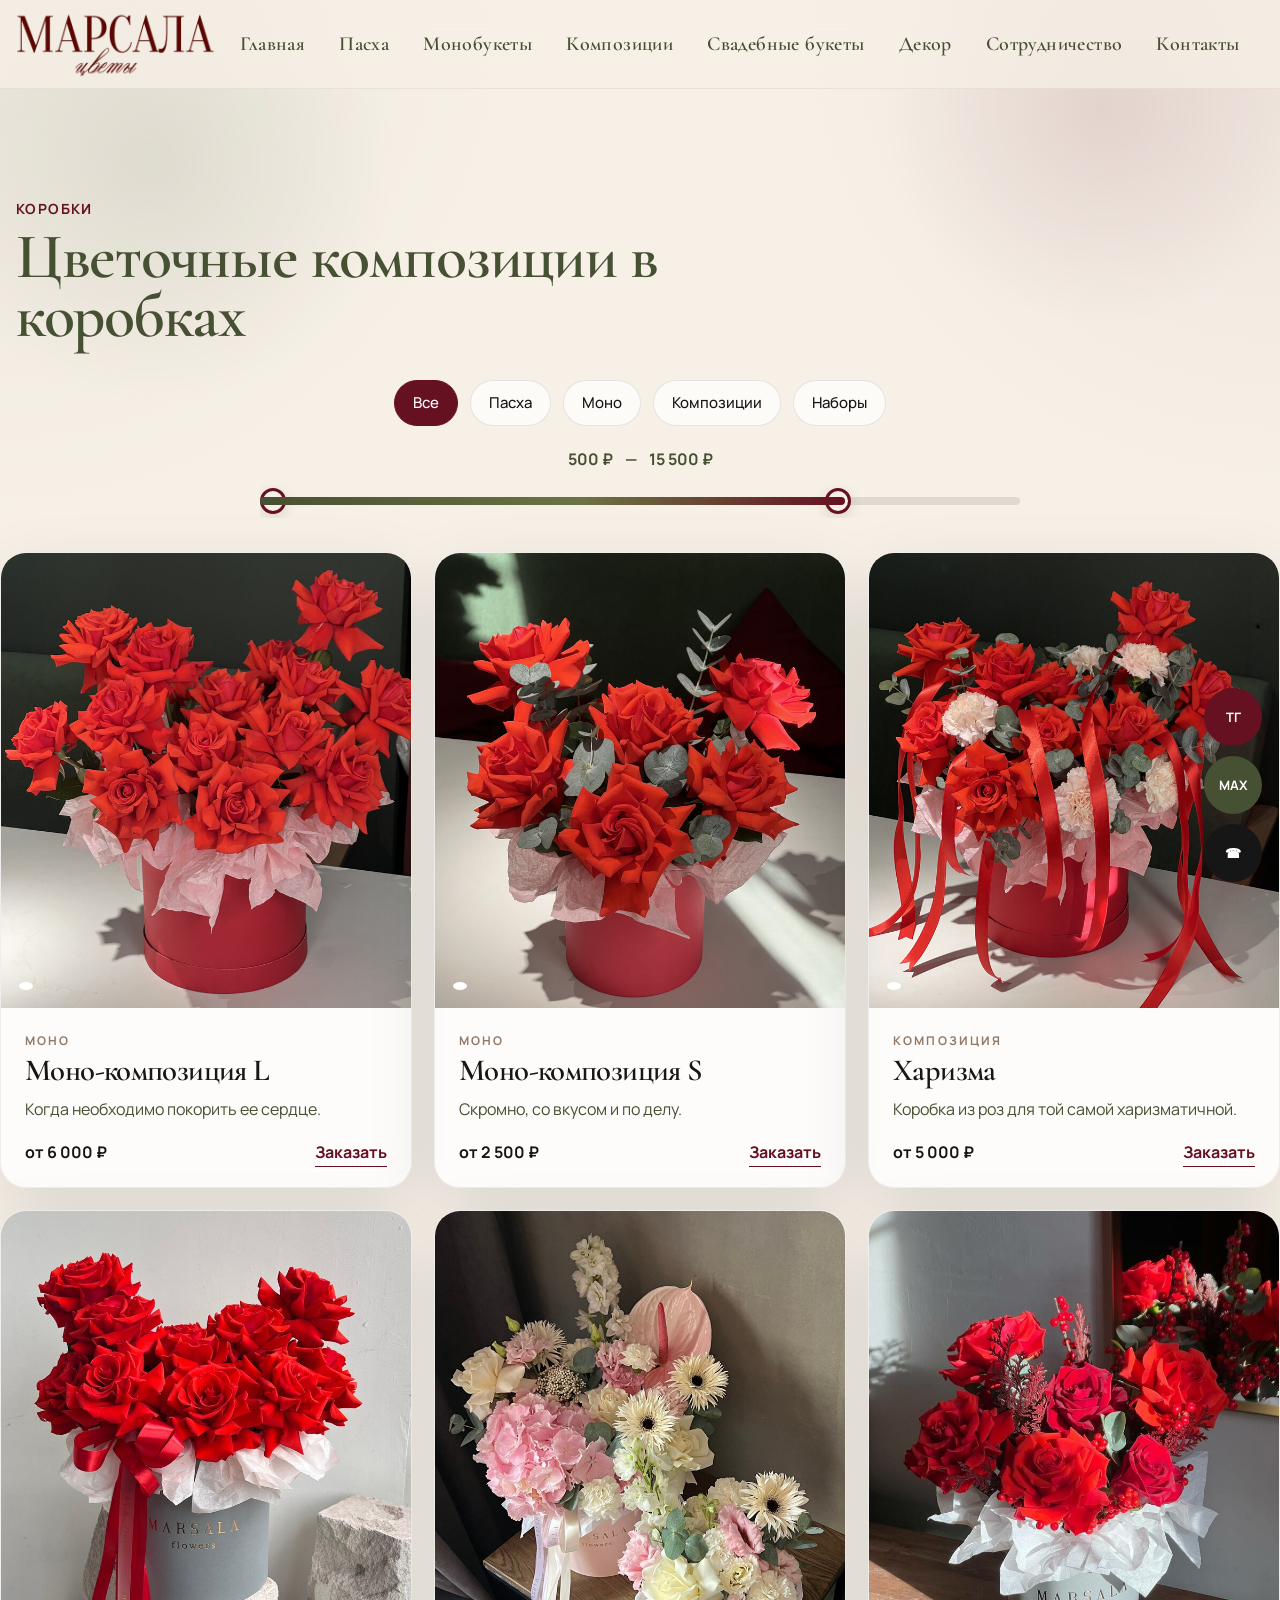
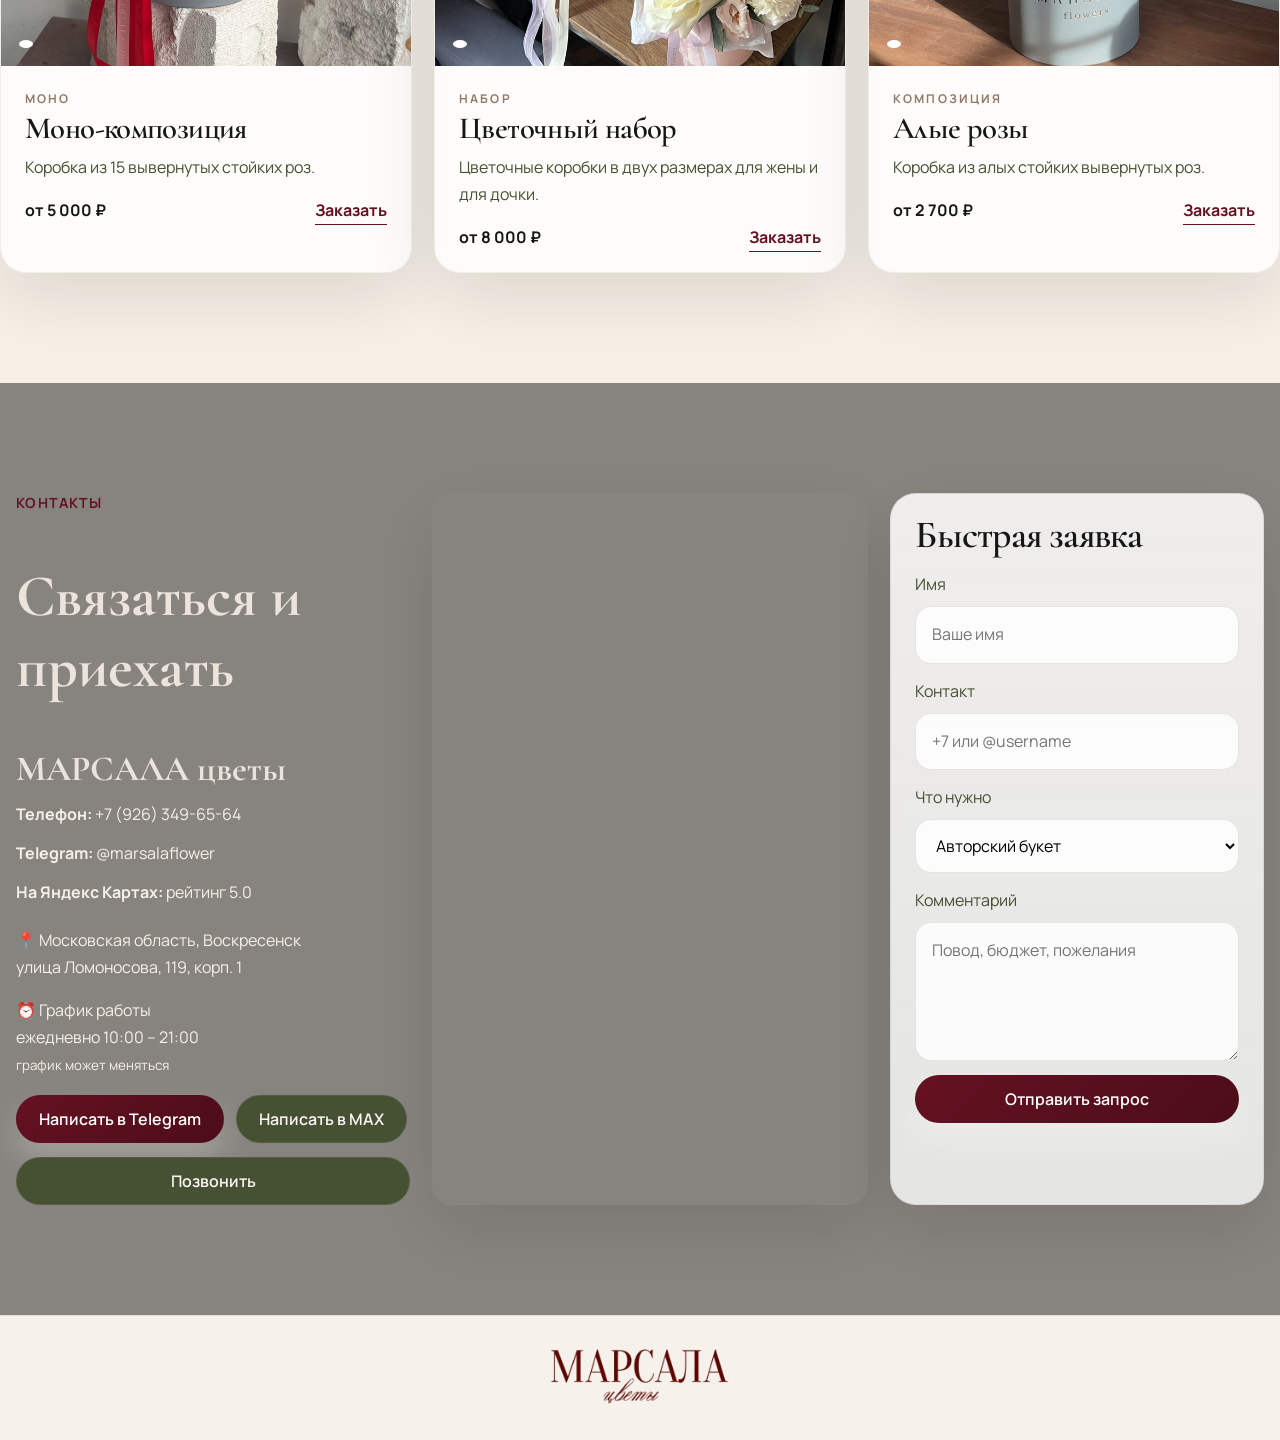
==== commit 49634d75: "russification" ====
--- a/box-compositions.html
+++ b/box-compositions.html
@@ -3,12 +3,12 @@
 <head>
   <meta charset="UTF-8" />
   <meta name="viewport" content="width=device-width, initial-scale=1.0" />
-  <title>MARSALA flowers</title>
+  <title>МАРСАЛА цветы</title>
   <meta name="description" content="Авторские букеты, монобукеты и композиции MARSALA flowers. Доставка, самовывоз, корпоративные заказы." />
   <link rel="preconnect" href="https://fonts.googleapis.com">
   <link rel="preconnect" href="https://fonts.gstatic.com" crossorigin>
   <link href="https://fonts.googleapis.com/css2?family=Cormorant+Garamond:wght@500;600;700&family=Manrope:wght@400;500;600;700&display=swap" rel="stylesheet">
-  <link rel="icon" type="image/svg+xml" href="img/logo.png" />
+  <link rel="icon" type="image/svg+xml" href="img/logo_wt.png" />
   <link rel="stylesheet" href="style.css" />
 </head>
   <body>
@@ -16,11 +16,12 @@
         <header class="header" id="top">
             <div class="container header__inner">
                 <a href="index.html" class="logo logo--image" aria-label="MARSALA flowers">
-                <img src="img/logo_h.png" alt="MARSALA flowers" class="logo__img" />
+                <img src="img/logo_rem.png" alt="MARSALA flowers" class="logo__img" />
                 </a>
 
                 <nav class="nav" id="nav">
                 <a href="index.html">Главная</a>
+                <a href="season-bouquets.html">Пасха</a>
                 <a href="mono-bouquets.html">Монобукеты</a>
                 <a href="compositions.html">Композиции</a>
                 <a href="wedding-bouqets.html">Свадебные букеты</a>
@@ -38,12 +39,13 @@
         <section class="section catalog">
           <div class="container">
           <div class="section-head">
-            <p class="section-head__label">boxes</p>
-            <h2 class="section-head__title">Коробки</h2>
+            <p class="section-head__label">коробки</p>
+            <h2 class="section-head__title">Цветочные композиции в коробках</h2>
           </div>
           <div class="quick-choice__filters">
             <div class="quick-choice__tabs">
                 <button class="quick-choice__tab is-active" data-filter="all">Все</button>
+                <button class="quick-choice__tab" data-filter="season">Пасха</button>
                 <button class="quick-choice__tab" data-filter="mono">Моно</button>
                 <button class="quick-choice__tab" data-filter="composition">Композиции</button>
                 <button class="quick-choice__tab" data-filter="set">Наборы</button>
@@ -64,13 +66,31 @@
         </div>
     </div>
             <div class="catalog-grid" id="catalogGrid">
+
+            <!-- <article class="catalog-card reveal" data-category="season" data-price="3000">
+              <div class="catalog-card__gallery">
+                <img class="product-image active" src="img/easter/box-1.jpg" alt="season" />
+                <img class="product-image" src="img/easter/box-1-1.jpg" alt="season" />
+                <div class="product-dots"></div>
+              </div>
+              <div class="catalog-card__body">
+                <p class="mini-label">пасха</p>
+                <h3>Пасхальная композиция №1</h3>
+                <p class="catalog-card__desc">Когда необходимо покорить ее сердце.</p> 
+                <div class="catalog-card__bottom">
+                  <span class="catalog-card__price">от 3 000 ₽</span>
+                  <a href="https://t.me/marsalaflower" class="text-link">Заказать</a>
+                </div>
+              </div>
+            </article> -->
+
             <article class="catalog-card reveal" data-category="mono" data-price="6000">
               <div class="catalog-card__gallery">
                 <img class="product-image active" src="img/box/mono_L.jpg" alt="mono" />
                 <div class="product-dots"></div>
               </div>
               <div class="catalog-card__body">
-                <p class="mini-label">mono</p>
+                <p class="mini-label">моно</p>
                 <h3>Моно-композиция L</h3>
                 <p class="catalog-card__desc">Когда необходимо покорить ее сердце.</p>
                 <div class="catalog-card__bottom">
@@ -86,7 +106,7 @@
                 <div class="product-dots"></div>
               </div>
               <div class="catalog-card__body">
-                <p class="mini-label">mono</p>
+                <p class="mini-label">моно</p>
                 <h3>Моно-композиция S</h3>
                 <p class="catalog-card__desc">Скромно, со вкусом и по делу.</p>
                 <div class="catalog-card__bottom">
@@ -102,7 +122,7 @@
                 <div class="product-dots"></div>
               </div>
               <div class="catalog-card__body">
-                <p class="mini-label">composition</p>
+                <p class="mini-label">композиция</p>
                 <h3>Харизма</h3>
                 <p class="catalog-card__desc">Коробка из роз для той самой харизматичной.</p>
                 <div class="catalog-card__bottom">
@@ -118,7 +138,7 @@
                 <div class="product-dots"></div>
               </div>
               <div class="catalog-card__body">
-                <p class="mini-label">mono</p>
+                <p class="mini-label">моно</p>
                 <h3>Моно-композиция</h3>
                 <p class="catalog-card__desc">Коробка из 15 вывернутых стойких роз.</p>
                 <div class="catalog-card__bottom">
@@ -134,7 +154,7 @@
                 <div class="product-dots"></div>
               </div>
               <div class="catalog-card__body">
-                <p class="mini-label">set</p>
+                <p class="mini-label">набор</p>
                 <h3>Цветочный набор</h3>
                 <p class="catalog-card__desc">Цветочные коробки в двух размерах для жены и для дочки.</p>
                 <div class="catalog-card__bottom">
@@ -150,7 +170,7 @@
                 <div class="product-dots"></div>
               </div>
               <div class="catalog-card__body">
-                <p class="mini-label">composition</p>
+                <p class="mini-label">композиция</p>
                 <h3>Алые розы</h3>
                 <p class="catalog-card__desc">Коробка из алых стойких вывернутых роз.</p>
                 <div class="catalog-card__bottom">
@@ -165,12 +185,12 @@
     </section>
 
 
-          <section class="section contacts" id="contacts">
+            <section class="section contacts" id="contacts">
         <div class="container contacts__grid">
           <div class="contacts__copy reveal">
-            <p class="section-head__label">contacts</p>
-            <h2 class="section-head__title">Связаться и приехать</h2>
-            <h3>MARSALA flowers</h3>
+            <p class="section-head__label_corp">контакты</p>
+            <h2 class="section-head__title_corp">Связаться и приехать</h2>
+            <h3 class=section-head__title_corp>МАРСАЛА цветы</h3>
             <ul class="contacts-list">
               <li><strong>Телефон:</strong> +7 (926) 349-65-64</li>
               <li><strong>Telegram:</strong> @marsalaflower</li>
@@ -206,7 +226,6 @@
             </iframe>
           </div>
           <form class="contact-card reveal">
-            <p class="mini-label">quick request</p>
             <h3>Быстрая заявка</h3>
             <label>
               <span>Имя</span>
@@ -238,18 +257,18 @@
     <footer class="footer">
       <div class="container footer__inner">
         <a href="index.html" class="logo logo--image" aria-label="MARSALA flowers">
-          <img src="img/logo.png" alt="MARSALA flowers" class="logo__img" />
+          <img src="img/logo_rem.png" alt="MARSALA flowers" class="logo__img" />
         </a>
       </div>
     </footer>
 
     <div class="floating-actions">
-      <a href="https://t.me/marsalaflower">TG</a>
+      <a href="https://t.me/marsalaflower">ТГ</a>
       <a href="https://max.ru">MAX</a>
-      <a href="tel:+79263496564">Call</a>
+      <a href="tel:+79263496564">&phone;</a>
     </div>
   </div>
 
-        <script src="script.js"></script>
-    </body>
+  <script src="script.js"></script>
+</body>
 </html>
--- a/style.css
+++ b/style.css
@@ -162,7 +162,7 @@
 .footer__links a {
   position: relative;
   font-family: "Cormorant Garamond", serif;
-  font-size: 21px;
+  font-size: 20px;
   font-weight: 600;
   letter-spacing: 0.02em;
   color: var(--olive);
@@ -372,7 +372,8 @@
 
 .hero__eyebrow {
   margin: 0 0 16px;
-  color: rgba(255, 255, 255, 0.82);
+  /* color: rgba(255, 255, 255, 0.82); */
+  color:#927968;
 }
 
 .hero__title,
@@ -390,6 +391,7 @@
 .hero__title {
   font-size: clamp(4rem, 8vw, 7.6rem);
   max-width: 760px;
+  color: #f6f0e7;
 }
 
 .hero__title span {
@@ -397,7 +399,8 @@
   margin-top: 16px;
   font-size: 0.42em;
   line-height: 1.08;
-  color: rgba(255, 255, 255, 0.92);
+  /* color: rgba(255, 255, 255, 0.92); */
+  color: #927968;
 }
 
 /* Shared sections */
@@ -423,16 +426,35 @@
   color: var(--graphite);
 }
 
-.section-head__text,
+.section-head__label_corp {
+  margin: 0 0 10px;
+  color: var(--wine);
+  text-transform: uppercase;
+  letter-spacing: 0.1em;
+  font-size: 14px;
+  font-weight: 700;
+}
+
+.section-head__title_corp {
+  color:#ece4dc;
+  font-family: "Cormorant Garamond", serif;
+  font-size: clamp(2.6rem, 4.6vw, 4.8rem);
+}
+
 .signature-card__desc,
-.catalog-card__desc,
+.contact-card label,
 .corporate__text,
-.review-card p,
 .contacts-list li,
 .contacts-info p,
-.contact-card label span,
 .category-link p {
-  color: var(--graphite-soft);
+  color: var(--milk);
+  line-height: 1.7;
+}
+
+.section-head__text,
+.catalog-card__desc,
+.contact-card span {
+  color: var(--olive);
   line-height: 1.7;
 }
 
@@ -844,7 +866,7 @@
 
 .corporate__text {
   font-size: 18px;
-  color: rgba(23, 22, 23, 0.75); /* Текст мягко-серый */
+  color:#927968; /* Текст мягко-серый */
   margin-bottom: 30px;
 }
 
@@ -853,7 +875,7 @@
   padding: 0;
   margin-bottom: 30px;
   font-size: 16px;
-  color: rgba(23, 22, 23, 0.85); /* Текст для списка */
+  color:#927968; /* Текст для списка */
 }
 
 .corporate__list li {
@@ -871,7 +893,8 @@
   padding: 14px 30px;
   border-radius: 50px;
   background-color: var(--wine);
-  color: var(--white);
+  /* color: var(--white); */
+  color:#efe5d8;
   text-transform: uppercase;
   letter-spacing: 0.1em;
   border: none;
@@ -1595,4 +1618,142 @@
 .footer .logo__img {
   width: 100%;
   height: auto;
+}
+
+.quick-choice__slider {
+  position: relative;
+  display: flex;
+  align-items: center;
+  overflow: hidden;
+}
+
+.quick-choice__track {
+  display: flex;
+  gap: 16px;  /* Расстояние между элементами */
+  transition: transform 0.3s ease;  /* Плавный переход при перелистывании */
+}
+
+.catalog-card {
+  flex: 0 0 calc(33.333% - 16px); /* Для отображения 3 товаров в одном ряду */
+  min-width: 0; /* Для корректного сжатия */
+}
+
+.quick-choice__nav {
+  position: absolute;
+  top: 50%;
+  transform: translateY(-50%);
+  background: rgba(255, 255, 255, 0.6);
+  padding: 8px;
+  border-radius: 50%;
+  box-shadow: 0 4px 10px rgba(0, 0, 0, 0.15);
+  z-index: 10;
+  font-size: 20px;
+  cursor: pointer;
+  border: none;
+}
+
+.featured-carousel {
+  position: relative;
+  display: grid;
+  grid-template-columns: 72px 1fr 72px;
+  align-items: center;
+  gap: 16px;
+}
+
+.featured-carousel__viewport {
+  overflow: hidden;
+  min-width: 0;
+  position: relative;
+  z-index: 1;
+}
+
+.featured-carousel__track {
+  display: flex;
+  gap: 22px;
+  transition: transform 0.4s ease;
+  will-change: transform;
+}
+
+/* по умолчанию — мобилка */
+.featured-carousel__track .catalog-card {
+  flex: 0 0 100%;
+  max-width: 100%;
+}
+
+/* планшет */
+@media (min-width: 768px) {
+  .featured-carousel__track .catalog-card {
+    flex: 0 0 calc((100% - 22px) / 2);
+    max-width: calc((100% - 22px) / 2);
+  }
+}
+
+/* десктоп */
+@media (min-width: 1024px) {
+  .featured-carousel__track .catalog-card {
+    flex: 0 0 calc((100% - 44px) / 3);
+    max-width: calc((100% - 44px) / 3);
+  }
+}
+
+.featured-carousel__nav {
+  position: relative;
+  z-index: 10;
+  pointer-events: auto;
+  width: 64px;
+  height: 64px;
+  border-radius: 50%;
+  border: 2px solid rgba(23, 22, 23, 0.9);
+  background: rgba(255, 255, 255, 0.75);
+  color: var(--graphite);
+  font-size: 28px;
+  line-height: 1;
+  cursor: pointer;
+  flex-shrink: 0;
+}
+
+.featured-carousel__nav:hover {
+  transform: translateY(-2px);
+  background: var(--wine);  /* Цвет фона при наведении */
+  color: var(--white);  /* Белая стрелка */
+  box-shadow: 0 6px 20px rgba(23, 22, 23, 0.25);
+}
+
+.featured-carousel__nav:disabled {
+  opacity: 0.35;
+  cursor: default;
+}
+
+.catalog-card,
+.catalog-card * {
+  pointer-events: auto;
+}
+
+.featured-carousel__viewport {
+  pointer-events: none;
+}
+
+.featured-carousel__track,
+.featured-carousel__track .catalog-card,
+.featured-carousel__track .catalog-card * {
+  pointer-events: auto;
+}
+
+.featured-carousel__nav {
+  pointer-events: auto !important;
+}
+
+.featured-carousel__nav--prev {
+  left: 10px;
+}
+
+.featured-carousel__nav--next {
+  right: 10px;
+}
+
+.contacts {
+  position: relative;
+  background:
+    linear-gradient(rgba(0,0,0,0.45), rgba(0,0,0,0.45)),
+    url("img/hero/easter_1.JPG") center/cover no-repeat;
 }
